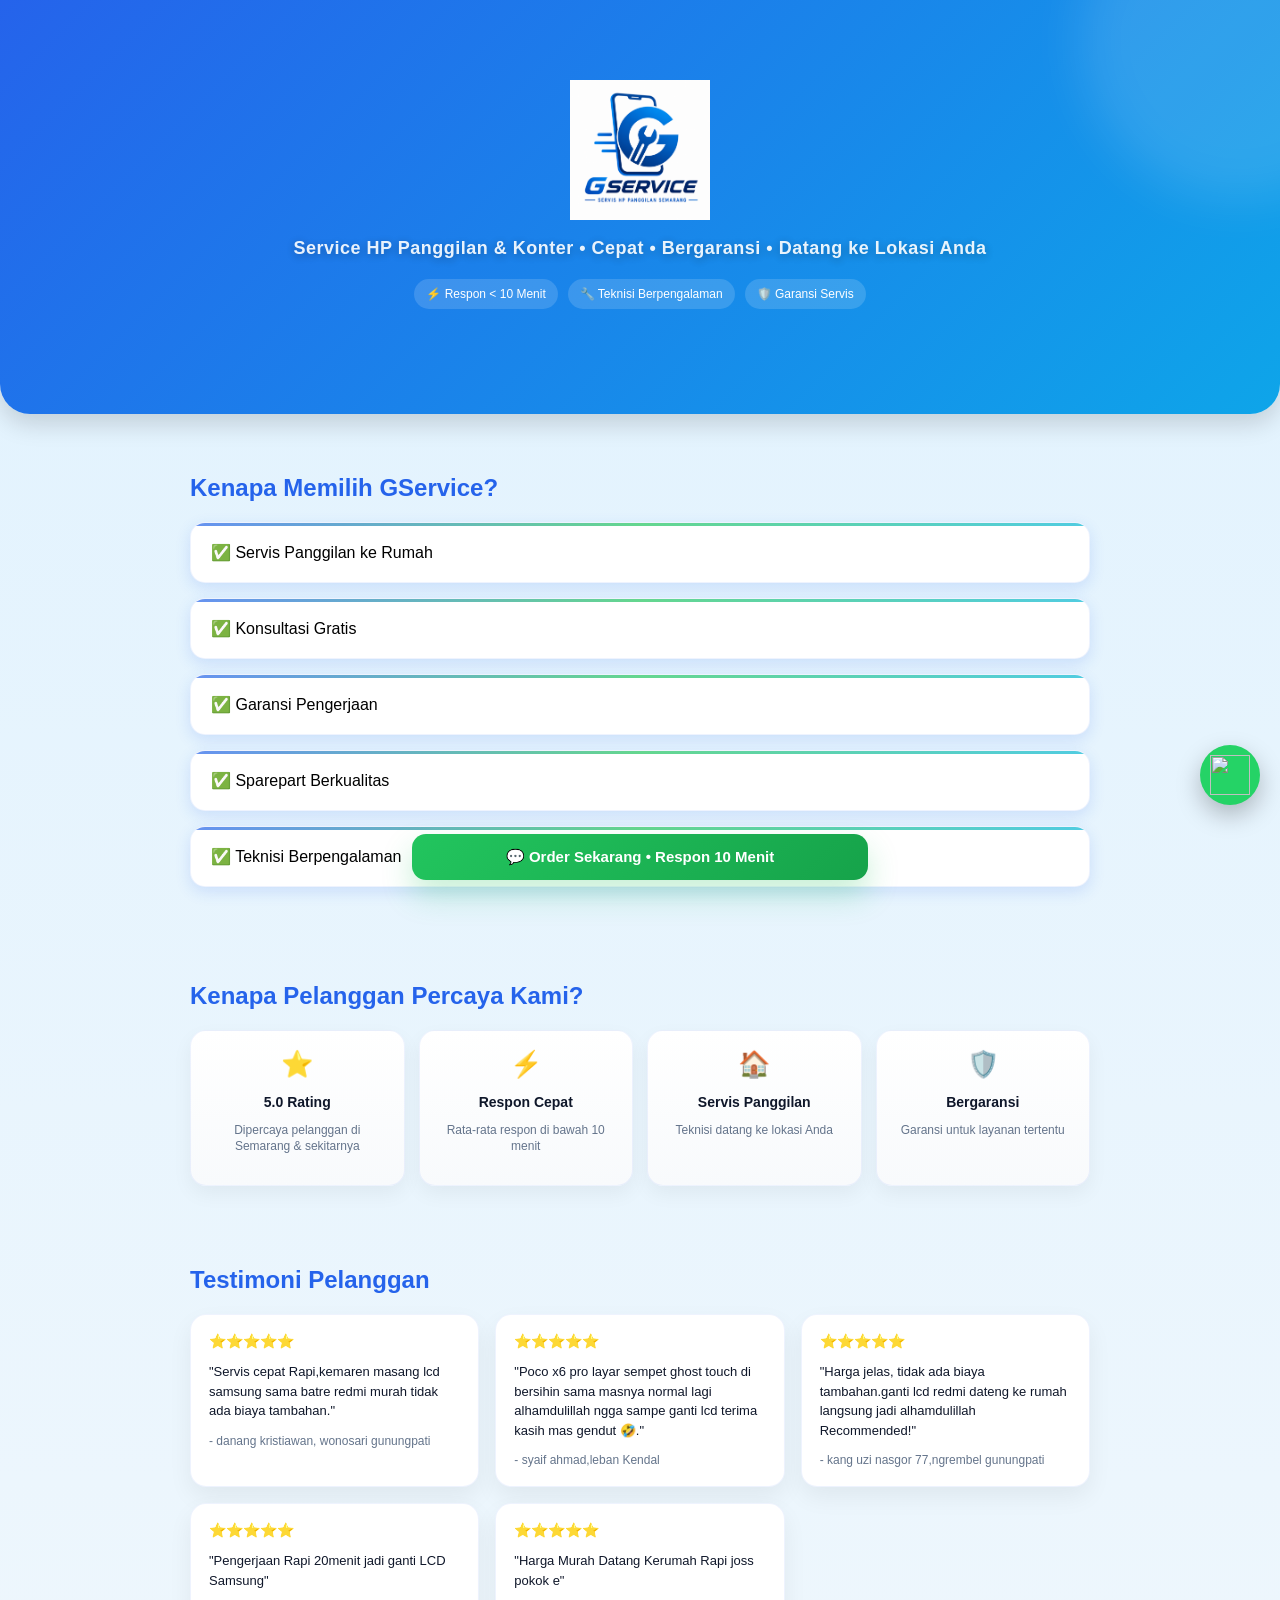
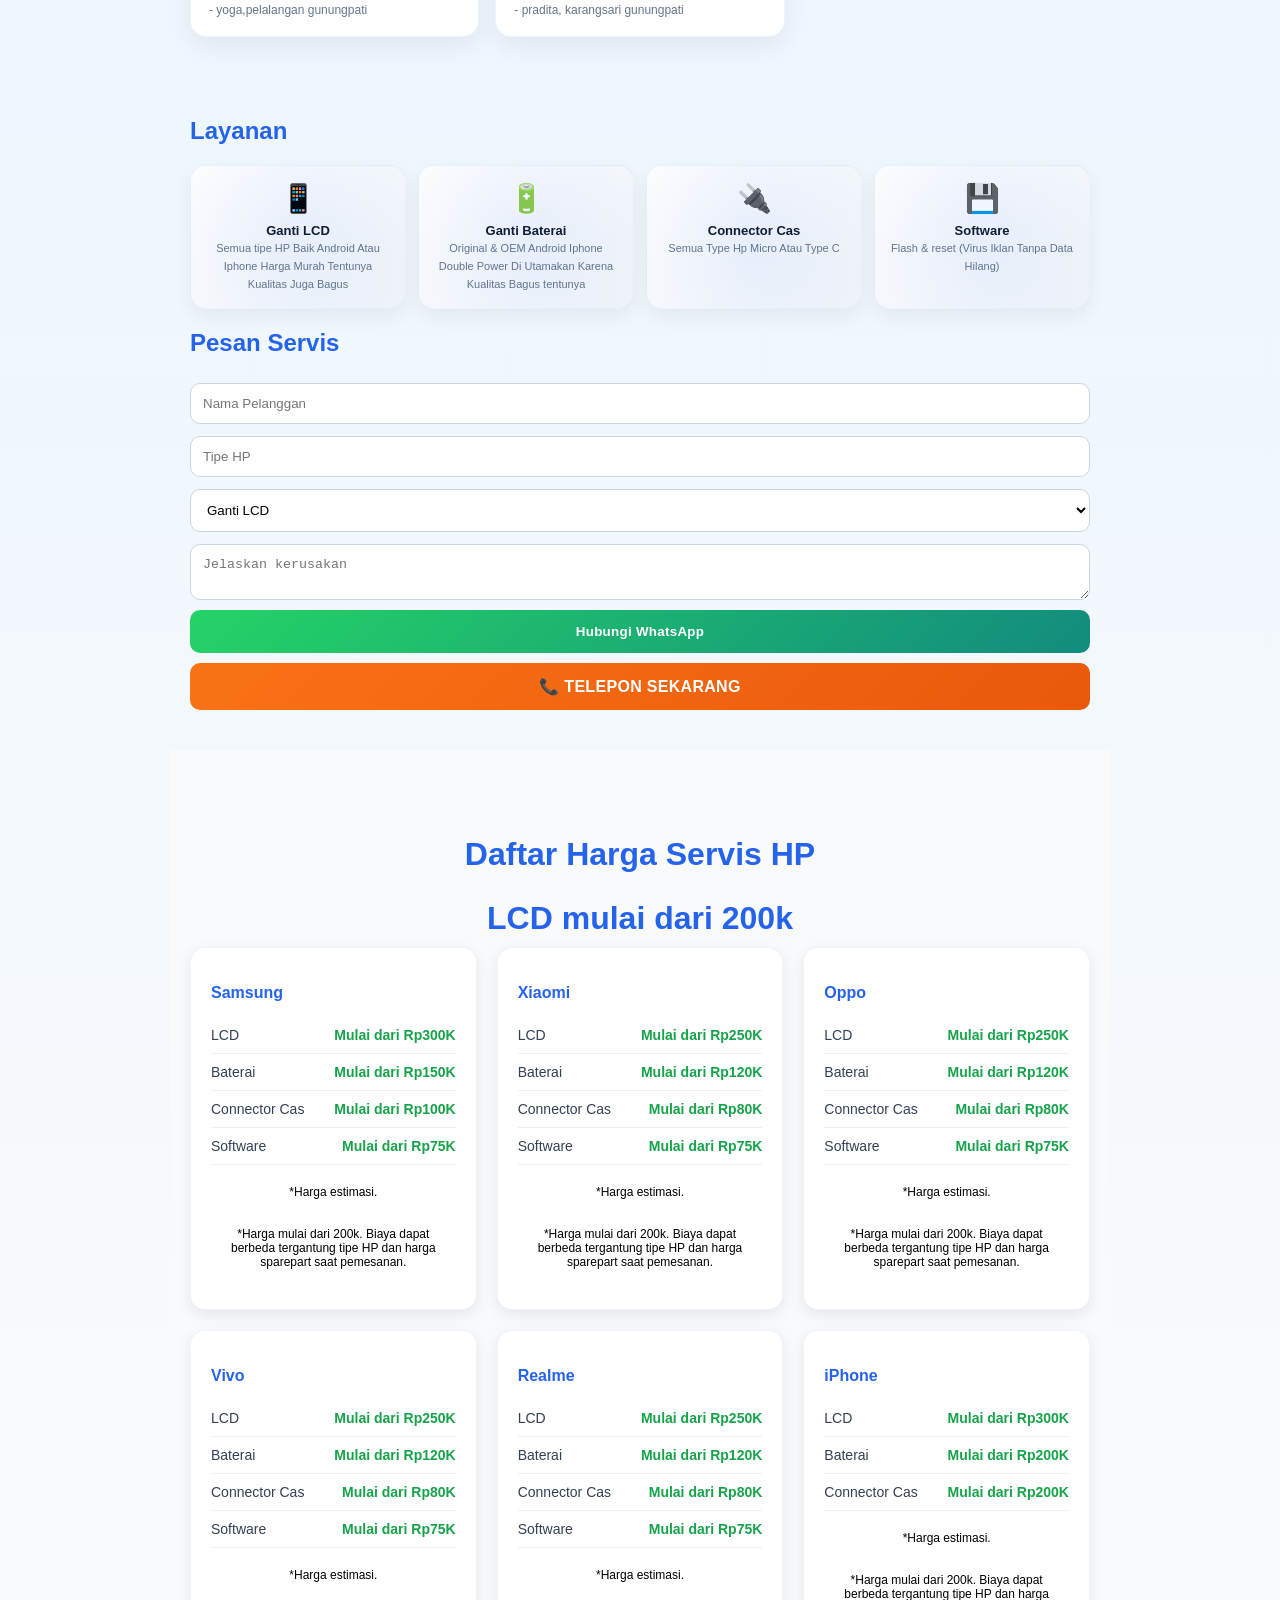
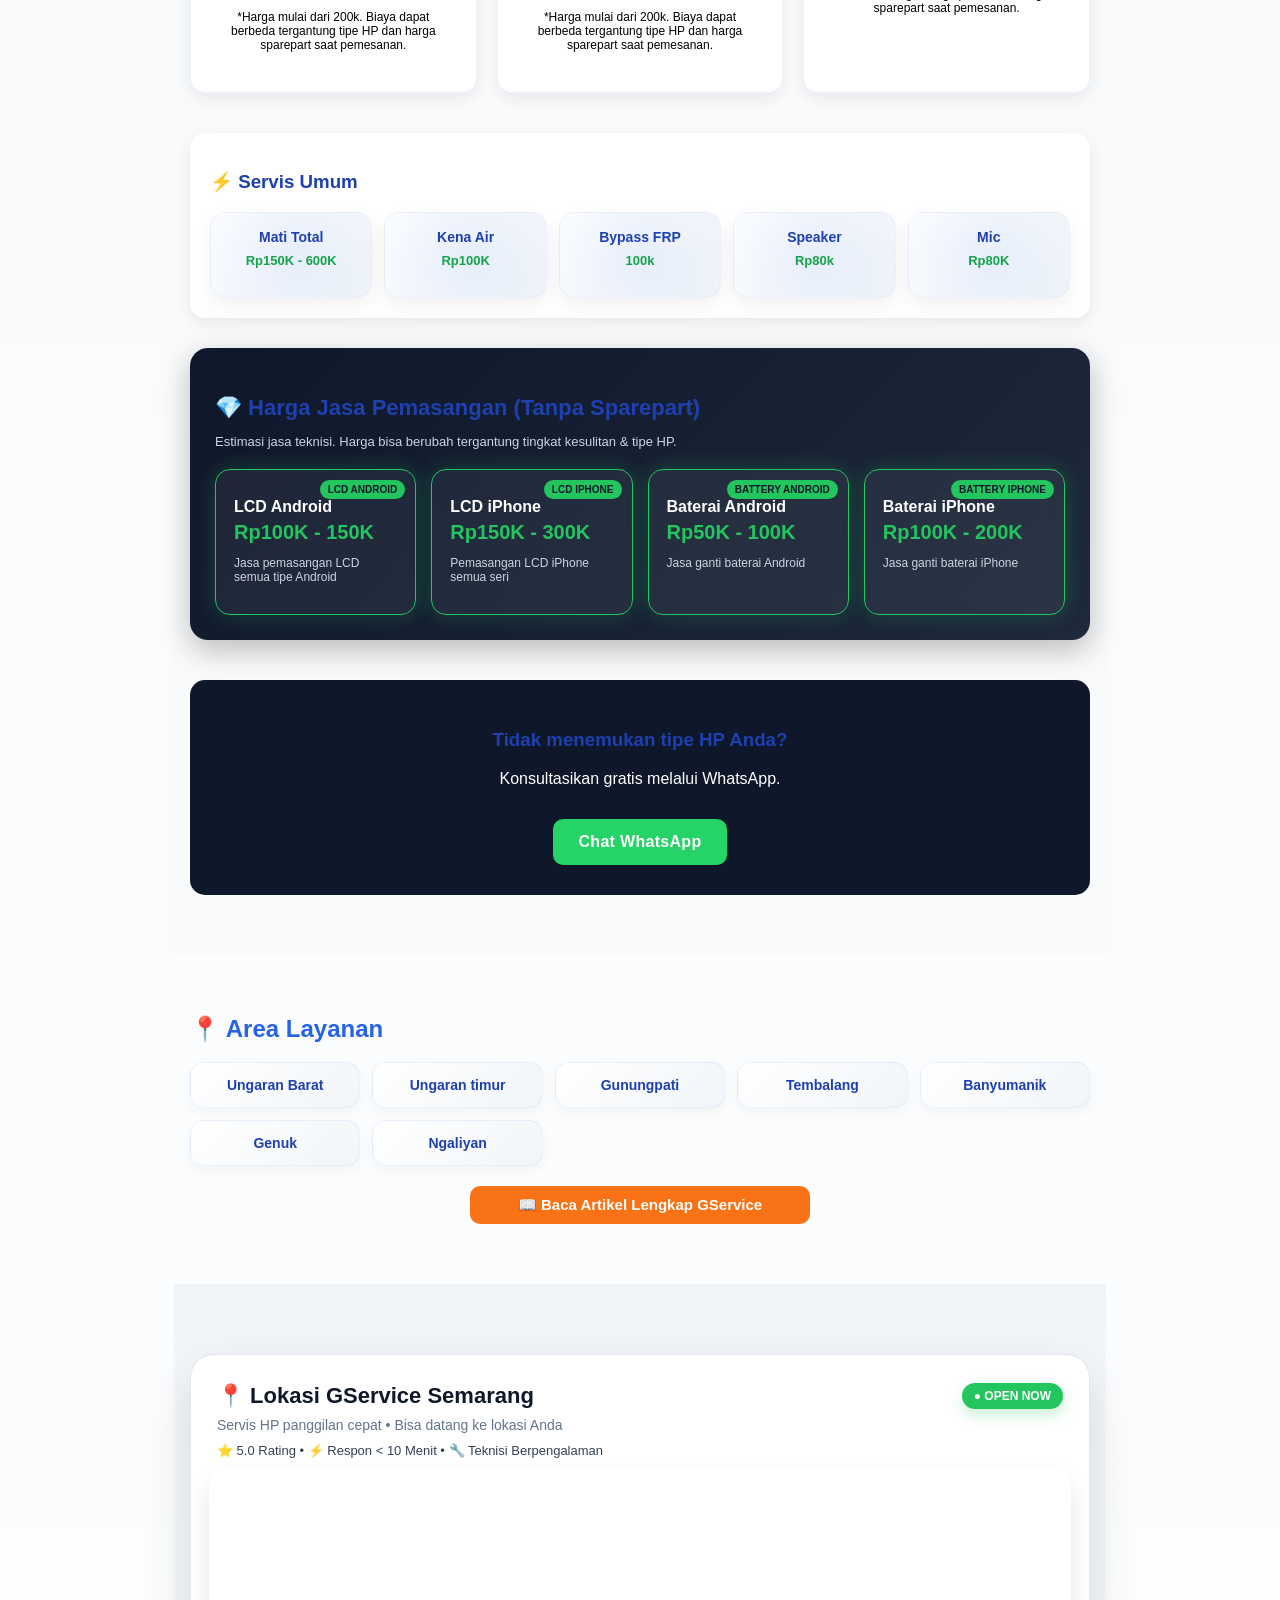
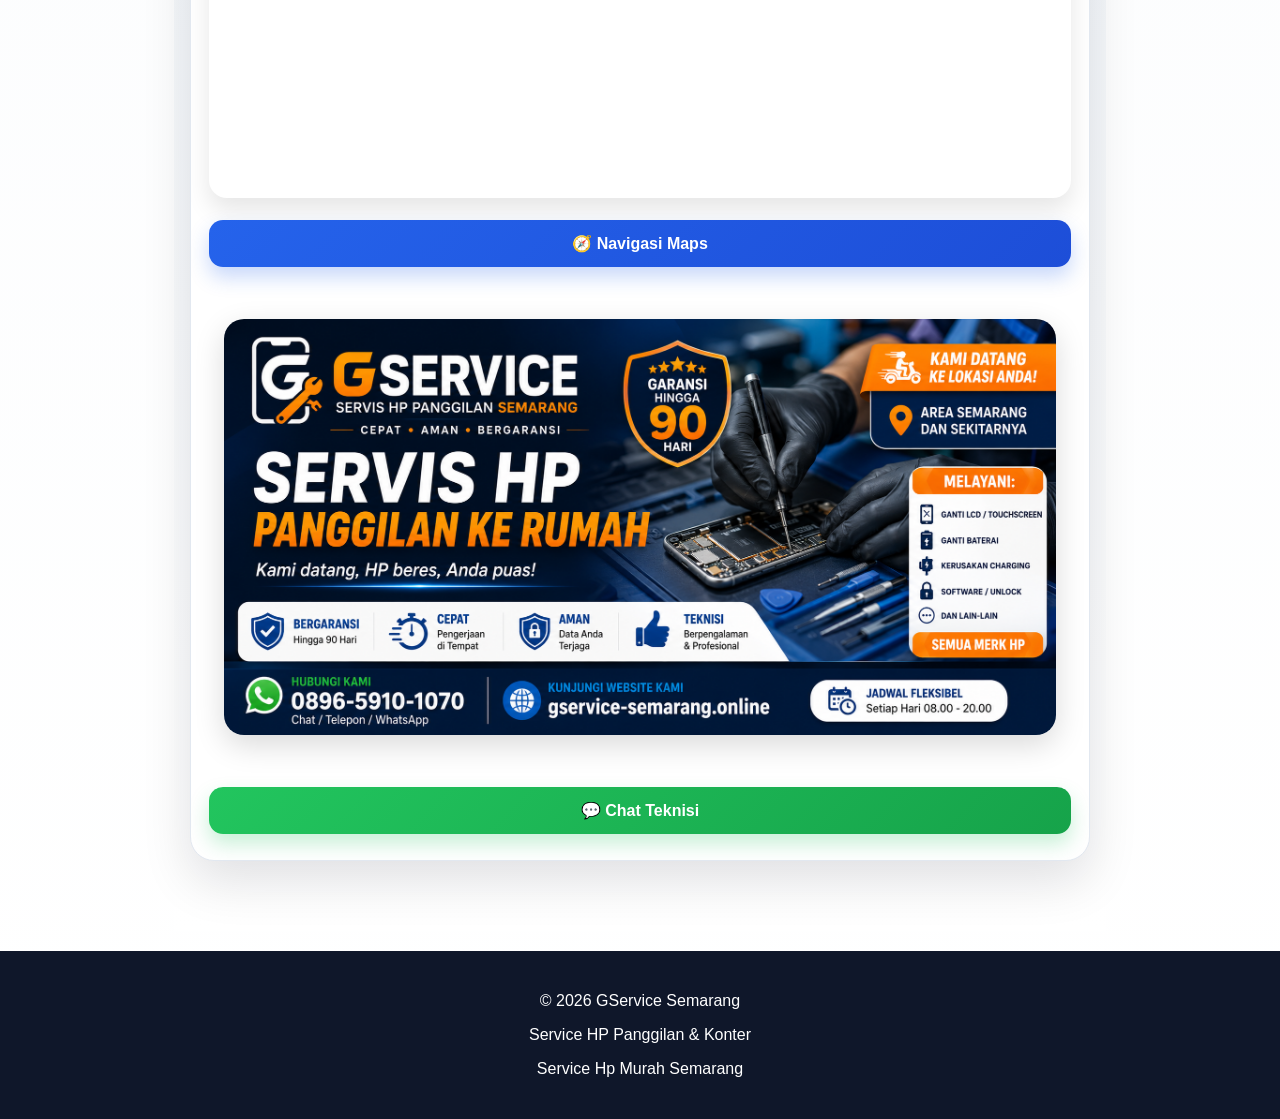
==== index.html @ f6120b63 "Add files via upload" ====
<!DOCTYPE html>
<html lang="id">
<head>
  <meta charset="UTF-8">
  <meta name="viewport" content="width=device-width, initial-scale=1.0">

  <title>GService Servis HP Panggilan Semarang</title>

  <meta name="description" content="GService Semarang melayani servis HP panggilan dan konter di Semarang. Ganti LCD, baterai, connector charger, software, dan perbaikan HP lainnya.">
  <meta name="keywords" content="servis hp semarang, servis hp panggilan semarang, ganti lcd semarang, ganti baterai hp semarang, servis iphone semarang">
  <meta name="author" content="GService Semarang">
  <meta name="robots" content="index, follow">

  <meta name="google-site-verification" content="XGol371p5eysMEdiZguXHhZNzzfWd4_p7k4lClTczWw" />

<link rel="icon" type="image/png" href="/favicon-96x96.png" sizes="96x96" />
<link rel="icon" type="image/svg+xml" href="/favicon.svg" />
<link rel="shortcut icon" href="/favicon.ico" />
<link rel="apple-touch-icon" sizes="180x180" href="/apple-touch-icon.png" />
<meta name="apple-mobile-web-app-title" content="GService" />
<link rel="manifest" href="/site.webmanifest" />


<style>
.tel-btn{
  display:block;
  text-align:center;
  margin-top:10px;
  padding:14px 25px;
  background:linear-gradient(135deg,#f97316,#ea580c);
  color:white;
  text-decoration:none;
  border-radius:10px;
  font-weight:bold;
  text-transform:uppercase;
  letter-spacing:0.5px;
}

.tel-btn:hover{opacity:.9;}

body{
  font-family:Arial,sans-serif;
  margin:0;
  overflow-x:hidden;
  background:linear-gradient(180deg,#e0f2fe,#f8fafc,#ffffff);

  -webkit-font-smoothing: antialiased;
  scroll-behavior: smooth;
}

header{
  position:relative;
  overflow:hidden;
  background:linear-gradient(135deg,#2563eb,#06b6d4);
  color:white;
  padding:60px 20px;
  text-align:center;
  box-shadow:0 10px 25px rgba(0,0,0,0.15);
}

header::after{
  content:"";
  position:absolute;
  width:320px;
  height:320px;
  background:rgba(255,255,255,0.12);
  border-radius:50%;
  top:-120px;
  right:-120px;
  filter:blur(25px);
}

header h1{
  font-size:28px;
  letter-spacing:1px;
}

header p{
  opacity:0.9;
}

section{
  max-width:900px;
  margin:20px auto;
  padding:20px;
}

.card{
  background:white;
  padding:20px;
  margin:15px 0;
  border-radius:15px;
  box-shadow:0 5px 15px rgba(37,99,235,.15);
  transition:0.25s ease;
  border:1px solid rgba(37,99,235,0.08);

  position:relative;
  overflow:hidden;
}

.card:hover{
  transform:translateY(-5px);
  box-shadow:0 12px 25px rgba(37,99,235,.18);
}

input,select,textarea{
  width:100%;
  padding:12px;
  margin:6px 0;
  box-sizing:border-box;
  border:1px solid #cbd5e1;
  border-radius:10px;
  transition:0.2s;
  background:#ffffff;
}

input:focus,select:focus,textarea:focus{
  outline:none;
  border-color:#2563eb;
  box-shadow:0 0 0 3px rgba(37,99,235,0.15);
}

button{
background:linear-gradient(135deg,#25D366,#128C7E);
color:white;
border:none;
padding:14px 20px;
border-radius:10px;
cursor:pointer;
font-weight:bold;
width:100%;
}

h2{color:#2563eb;}

h3{color:#1e40af;}

footer{
text-align:center;
padding:25px;
background:#0f172a;
color:white;
}


table tr:hover{
background:#f1f5f9;
}

.floating-wa{
  position:fixed;
  bottom:95px;
  right:20px;
  width:60px;
  height:60px;
  background:#25D366;

  display:flex;
  align-items:center;
  justify-content:center;

  border-radius:50%;
  box-shadow:0 10px 25px rgba(0,0,0,.25);
  z-index:9998;

  animation:float 3s ease-in-out infinite;
  transition:0.25s ease;
}

.floating-wa:hover{
  transform:scale(1.12);
}

.floating-wa img{
width:35px;
height:35px;
}

.card::before{
  content:"";
  position:absolute;
  top:0;
  left:0;
  width:100%;
  height:3px;
  background:linear-gradient(90deg,#2563eb,#22c55e,#06b6d4);
  opacity:0.7;
}

/* tombol lebih premium */
button, .tel-btn, .wa-btn{
  letter-spacing:0.3px;
  font-weight:700;
}


@keyframes float{
  0%,100%{transform:translateY(0);}
  50%{transform:translateY(-6px);}
}

#harga-servis{
  background:#f8fafc;
}

/* GRID BRAND jadi lebih rapi */
.brand-grid{
  display:grid;
  grid-template-columns:repeat(auto-fit,minmax(250px,1fr));
  gap:18px;
}

/* CARD BRAND PREMIUM */
.brand-card{
  background:white;
  border-radius:16px;
  padding:18px;
  box-shadow:0 10px 25px rgba(0,0,0,0.06);
  border:1px solid rgba(37,99,235,0.08);
  transition:0.25s ease;
}

.brand-card:hover{
  transform:translateY(-6px);
  box-shadow:0 15px 35px rgba(37,99,235,0.15);
}

/* TITLE BRAND */
.brand-card h3{
  margin-bottom:12px;
  font-size:18px;
}

/* LIST HARGA LEBIH RAPI */
.brand-card ul{
  list-style:none;
  padding:0;
  margin:0;
}

.brand-card ul li{
  padding:10px 12px;
  margin-bottom:8px;
  background:#f1f5f9;
  border-radius:10px;
  font-size:13px;
  display:flex;
  justify-content:space-between;
}

.harga-tambahan{
  margin-top:40px;
  padding:20px;
  background:white;
  border-radius:15px;
  box-shadow:0 5px 15px rgba(0,0,0,.08);
}

/* PREMIUM SECTION SPACING */
.harga-tambahan,
.premium-pricing{
  margin-top:25px;
}



.service-grid{
  display:grid;
  grid-template-columns:repeat(auto-fit,minmax(140px,1fr));
  gap:14px;
  margin-top:10px;
}

/* CARD ICON STYLE */
.service-card{
  background:white;
  border-radius:16px;
  padding:18px 10px;
  text-align:center;
  box-shadow:0 8px 20px rgba(0,0,0,0.06);
  border:1px solid rgba(37,99,235,0.08);
  transition:0.25s ease;
  cursor:pointer;
}

/* hover effect */
.service-card:hover{
  transform:translateY(-6px) scale(1.02);
  box-shadow:0 15px 30px rgba(37,99,235,0.15);
}

/* ICON STYLE */
.service-card .icon{
  font-size:28px;
  margin-bottom:8px;
}

/* TEXT */
.service-card span{
  display:block;
  font-size:13px;
  font-weight:600;
  color:#0f172a;
}

/* LABEL kecil */
.service-card small{
  font-size:11px;
  color:#64748b;
}

/* =========================
   ORDER BUTTON PRO CLEAN
========================= */

.sticky-wa{
  position:fixed;
  bottom:20px;
  left:0;
  right:0;

  margin:0 auto;

  width:90%;
  max-width:420px;

  background:linear-gradient(135deg,#22c55e,#16a34a);
  color:white;

  padding:14px 18px;
  border-radius:14px;

  font-weight:700;
  font-size:15px;
  text-align:center;
  text-decoration:none;

  box-shadow:0 15px 30px rgba(34,197,94,0.25);
  z-index:9999;

  display:flex;
  align-items:center;
  justify-content:center;
  gap:10px;
}

/* hover lebih halus */
.sticky-wa:hover{
  transform:translateX(-50%) translateY(-3px);
  box-shadow:0 20px 40px rgba(34,197,94,0.35);
}

/* efek klik */
.sticky-wa:active{
  transform:translateX(-50%) scale(0.98);
}

.trust-grid{
  display:grid;
  grid-template-columns:repeat(auto-fit,minmax(160px,1fr));
  gap:14px;
  margin-top:15px;
}

.trust-card{
  background:linear-gradient(180deg,#ffffff,#f8fafc);
  border:1px solid rgba(37,99,235,0.08);
  border-radius:16px;
  padding:18px;
  text-align:center;
  box-shadow:0 8px 20px rgba(0,0,0,0.05);
  transition:0.25s ease;
}

.trust-card:hover{
  transform:translateY(-6px);
  box-shadow:0 15px 30px rgba(37,99,235,0.12);
}

.trust-card .icon{
  font-size:26px;
  margin-bottom:8px;
}

.trust-card h3{
  font-size:14px;
  margin-bottom:6px;
  color:#0f172a;
}

.trust-card p{
  font-size:12px;
  color:#64748b;
  line-height:1.4;
}

.review-grid{
  display:grid;
  grid-template-columns:repeat(auto-fit,minmax(220px,1fr));
  gap:16px;
  margin-top:15px;
}

.review-card{
  background:white;
  border-radius:16px;
  padding:18px;
  box-shadow:0 10px 25px rgba(0,0,0,0.06);
  border:1px solid rgba(37,99,235,0.08);
  transition:0.25s ease;
}

.review-card:hover{
  transform:translateY(-6px);
  box-shadow:0 15px 30px rgba(37,99,235,0.15);
}

.review-card .stars{
  color:#facc15;
  font-size:14px;
  margin-bottom:8px;
}

.review-card p{
  font-size:13px;
  color:#0f172a;
  line-height:1.5;
  margin-bottom:10px;
}

.review-card span{
  font-size:12px;
  color:#64748b;
}

.price-item{
  display:flex;
  justify-content:space-between;
  align-items:center;
  padding:10px 0;
  border-bottom:1px solid rgba(0,0,0,0.06);
  font-size:14px;
}

.price-item span{
  color:#334155;
}

.price-item b{
  color:#16a34a;
  font-weight:700;
}

.brand-card h3{
  margin-bottom:10px;
  font-size:16px;
  color:#1e40af;
}

.area-grid{
  display:grid;
  grid-template-columns:repeat(auto-fit,minmax(160px,1fr));
  gap:12px;
  margin-top:15px;
}

.area-card{
  background:linear-gradient(135deg,#ffffff,#f1f5f9);
  border:1px solid rgba(37,99,235,0.08);
  padding:14px;
  border-radius:14px;
  text-align:center;
  font-size:14px;
  font-weight:600;
  color:#1e40af;
  transition:0.25s ease;
  box-shadow:0 5px 12px rgba(0,0,0,0.04);
}

.area-card:hover{
  transform:translateY(-4px);
  background:#e0f2fe;
  box-shadow:0 10px 20px rgba(37,99,235,0.15);
}

.sticky-action{
  transition:0.3s ease;
}

.hero{
  background: linear-gradient(135deg,#2563eb,#0ea5e9);
  color:white;
  padding:80px 20px;
  text-align:center;
  border-radius:0 0 30px 30px;
}

.hero-content{
  max-width:900px;
  margin:auto;
}

.hero h1{
  font-size:34px;
  margin-bottom:10px;
  letter-spacing:0.5px;
}

.subtitle{
  font-size:15px;
  opacity:0.9;
  margin-bottom:20px;
}

.hero-badges{
  display:flex;
  justify-content:center;
  gap:10px;
  flex-wrap:wrap;
  margin-bottom:25px;
}

.hero-badges span{
  background:rgba(255,255,255,0.15);
  padding:8px 12px;
  border-radius:999px;
  font-size:12px;
}

.hero-btn{
  display:inline-block;
  padding:12px 22px;
  background:white;
  color:#2563eb;
  font-weight:bold;
  border-radius:12px;
  text-decoration:none;
  transition:0.2s;
}

.hero-btn:hover{
  transform:scale(1.05);
}


.price-note{
  margin-top:12px;
  padding:8px;
  background:#ffffff;
  color:#000;
  border-radius:8px;
  font-size:12px;
  text-align:center;
}


.article-btn{
    display:block;
    width:100%;
    max-width:320px;
    margin:20px auto;
    padding:10px;
    background:#f97316;
    color:white;
    text-align:center;
    text-decoration:none;
    border-radius:10px;
    font-weight:bold;
    font-size:15px;
}

.promo-banner{
  max-width:1200px;
  margin:40px auto;
  padding:0 15px;
}

.promo-banner img{
  width:100%;
  display:block;
  border-radius:20px;
  box-shadow:0 10px 30px rgba(0,0,0,0.15);
}

.logo-wrap{
  text-align:center;
}

.logo{
  width:140px;
  height:auto;
  display:block;
  margin:0 auto;
}

.seo-title{
  display:none;
}


</style>
</head>

<body>
  
<header class="hero">
  
  <div class="hero-content">

     <div class="logo-wrap">
  <img src="logo-gservice.png" alt="GService Semarang" class="logo">
  <h1 class="seo-title">GService Servis HP Panggilan Semarang</h1>
</div>
    
    <p class="subtitle">Service HP Panggilan & Konter • Cepat • Bergaransi • Datang ke Lokasi Anda</p>

    <div class="hero-badges">
      <span>⚡ Respon < 10 Menit</span>
      <span>🔧 Teknisi Berpengalaman</span>
      <span>🛡️ Garansi Servis</span>
    </div>
    
    
</header>


<section>
<h2>Kenapa Memilih GService?</h2>

<div class="card">✅ Servis Panggilan ke Rumah</div>
<div class="card">✅ Konsultasi Gratis</div>
<div class="card">✅ Garansi Pengerjaan</div>
<div class="card">✅ Sparepart Berkualitas</div>
<div class="card">✅ Teknisi Berpengalaman</div>

</section>

<section>
  <h2>Kenapa Pelanggan Percaya Kami?</h2>

  <div class="trust-grid">

    <div class="trust-card">
      <div class="icon">⭐</div>
      <h3>5.0 Rating</h3>
      <p>Dipercaya pelanggan di Semarang & sekitarnya</p>
    </div>

    <div class="trust-card">
      <div class="icon">⚡</div>
      <h3>Respon Cepat</h3>
      <p>Rata-rata respon di bawah 10 menit</p>
    </div>

    <div class="trust-card">
      <div class="icon">🏠</div>
      <h3>Servis Panggilan</h3>
      <p>Teknisi datang ke lokasi Anda</p>
    </div>

    <div class="trust-card">
      <div class="icon">🛡️</div>
      <h3>Bergaransi</h3>
      <p>Garansi untuk layanan tertentu</p>
    </div>

  </div>
</section>

<section>
  <h2>Testimoni Pelanggan</h2>

  <div class="review-grid">

    <div class="review-card">
      <div class="stars">⭐⭐⭐⭐⭐</div>
      <p>"Servis cepat Rapi,kemaren masang lcd samsung sama batre redmi murah tidak ada biaya tambahan."</p>
      <span>- danang kristiawan, wonosari gunungpati</span>
    </div>

    <div class="review-card">
      <div class="stars">⭐⭐⭐⭐⭐</div>
      <p>"Poco x6 pro layar sempet ghost touch di bersihin sama masnya normal lagi alhamdulillah ngga sampe ganti lcd terima kasih mas gendut 🤣."</p>
      <span>- syaif ahmad,leban Kendal</span>
    </div>

    <div class="review-card">
      <div class="stars">⭐⭐⭐⭐⭐</div>
      <p>"Harga jelas, tidak ada biaya tambahan.ganti lcd redmi dateng ke rumah langsung jadi alhamdulillah Recommended!"</p>
      <span>- kang uzi nasgor 77,ngrembel gunungpati</span>
    </div>
    
      <div class="review-card">
      <div class="stars">⭐⭐⭐⭐⭐</div>
      <p>"Pengerjaan Rapi 20menit jadi ganti LCD Samsung"</p>
      <span>- yoga,pelalangan gunungpati</span>
    </div>
    
      <div class="review-card">
      <div class="stars">⭐⭐⭐⭐⭐</div>
      <p>"Harga Murah Datang Kerumah Rapi joss pokok e"</p>
      <span>- pradita, karangsari gunungpati</span>
    </div>

  </div>
</section>

<section>
<h2>Layanan</h2>
<div class="service-grid">

  <div class="service-card">
    <div class="icon">📱</div>
    <span>Ganti LCD</span>
    <small>Semua tipe HP Baik Android Atau Iphone Harga Murah Tentunya Kualitas Juga Bagus</small>
  </div>
  
  <div class="service-card">
    <div class="icon">🔋</div>
    <span>Ganti Baterai</span>
    <small>Original & OEM Android Iphone Double Power Di Utamakan Karena Kualitas Bagus tentunya</small>
  </div>

  <div class="service-card">
    <div class="icon">🔌</div>
    <span>Connector Cas</span>
    <small>Semua Type Hp Micro Atau Type C </small>
  </div>

  <div class="service-card">
    <div class="icon">💾</div>
    <span>Software</span>
    <small>Flash & reset (Virus Iklan Tanpa Data Hilang) </small>
  </div>

</div>


<h2>Pesan Servis</h2>
<input id="nama" placeholder="Nama Pelanggan">
<input id="tipe" placeholder="Tipe HP">
<select id="layanan">
<option>Ganti LCD</option>
<option>Ganti Baterai</option>
<option>Ganti Connector Cas</option>
<option>Software</option>
<option>Lainnya</option>
</select>
<textarea id="keluhan" placeholder="Jelaskan kerusakan"></textarea>

<button onclick="pesan()">Hubungi WhatsApp</button>
<a href="tel:+6289659101070" class="tel-btn">
📞 Telepon Sekarang
</a>

</section>

<section id="harga-servis">
  <div class="container">
    <h2>Daftar Harga Servis HP</h2>
    
    <h2>LCD mulai dari 200k</h2>
   

 <div class="brand-grid">

  <div class="brand-card">
    <h3>Samsung</h3>

    <div class="price-item">
      <span>LCD</span>
      <b>Mulai dari Rp300K</b>
    </div>

    <div class="price-item">
      <span>Baterai</span>
      <b>Mulai dari Rp150K</b>
    </div>

    <div class="price-item">
      <span>Connector Cas</span>
      <b>Mulai dari Rp100K</b>
    </div>

    <div class="price-item">
      <span>Software</span>
      <b>Mulai dari Rp75K</b>
    </div>

    <p class="price-note">*Harga estimasi.</p>
    
      <p class="price-note">
*Harga mulai dari 200k. Biaya dapat berbeda tergantung tipe HP dan harga sparepart saat pemesanan.
</p>

  </div>

  <div class="brand-card">
    <h3>Xiaomi</h3>

    <div class="price-item">
      <span>LCD</span>
      <b>Mulai dari Rp250K</b>
    </div>

    <div class="price-item">
      <span>Baterai</span>
      <b>Mulai dari Rp120K</b>
    </div>

    <div class="price-item">
      <span>Connector Cas</span>
      <b>Mulai dari Rp80K</b>
    </div>

    <div class="price-item">
      <span>Software</span>
      <b>Mulai dari Rp75K</b>
    </div>

    <p class="price-note">*Harga estimasi.</p>
    
      <p class="price-note">
*Harga mulai dari 200k. Biaya dapat berbeda tergantung tipe HP dan harga sparepart saat pemesanan.
</p>

  </div>

  <div class="brand-card">
    <h3>Oppo</h3>

    <div class="price-item">
      <span>LCD</span>
      <b>Mulai dari Rp250K</b>
    </div>

    <div class="price-item">
      <span>Baterai</span>
      <b>Mulai dari Rp120K</b>
    </div>

    <div class="price-item">
      <span>Connector Cas</span>
      <b>Mulai dari Rp80K</b>
    </div>

    <div class="price-item">
      <span>Software</span>
      <b>Mulai dari Rp75K</b>
    </div>

    <p class="price-note">*Harga estimasi.</p>
    
      <p class="price-note">
*Harga mulai dari 200k. Biaya dapat berbeda tergantung tipe HP dan harga sparepart saat pemesanan.
</p>

  </div>

  <div class="brand-card">
    <h3>Vivo</h3>

    <div class="price-item">
      <span>LCD</span>
      <b>Mulai dari Rp250K</b>
    </div>

    <div class="price-item">
      <span>Baterai</span>
      <b>Mulai dari Rp120K</b>
    </div>

    <div class="price-item">
      <span>Connector Cas</span>
      <b>Mulai dari Rp80K</b>
    </div>

    <div class="price-item">
      <span>Software</span>
      <b>Mulai dari Rp75K</b>
    </div>

    <p class="price-note">*Harga estimasi.</p>
    
      <p class="price-note">
*Harga mulai dari 200k. Biaya dapat berbeda tergantung tipe HP dan harga sparepart saat pemesanan.
</p>

  </div>

  <div class="brand-card">
    <h3>Realme</h3>

    <div class="price-item">
      <span>LCD</span>
      <b>Mulai dari Rp250K</b>
    </div>

    <div class="price-item">
      <span>Baterai</span>
      <b>Mulai dari Rp120K</b>
    </div>

    <div class="price-item">
      <span>Connector Cas</span>
      <b>Mulai dari Rp80K</b>
    </div>

    <div class="price-item">
      <span>Software</span>
      <b>Mulai dari Rp75K</b>
    </div>

    <p class="price-note">*Harga estimasi.</p>
    
      <p class="price-note">
*Harga mulai dari 200k. Biaya dapat berbeda tergantung tipe HP dan harga sparepart saat pemesanan.
</p>

  </div>

  <div class="brand-card">
    <h3>iPhone</h3>

    <div class="price-item">
      <span>LCD</span>
      <b>Mulai dari Rp300K</b>
    </div>

    <div class="price-item">
      <span>Baterai</span>
      <b>Mulai dari Rp200K</b>
    </div>

    <div class="price-item">
      <span>Connector Cas</span>
      <b>Mulai dari Rp200K</b>
    </div>

    <p class="price-note">*Harga estimasi.</p>
    
    <p class="price-note">
*Harga mulai dari 200k. Biaya dapat berbeda tergantung tipe HP dan harga sparepart saat pemesanan.
</p>
    
  </div>

</div>

 <div class="harga-tambahan">
  <h3>⚡ Servis Umum</h3>

  <div class="service-grid">

    <div class="service-card">
      <h4>Mati Total</h4>
      <p>Rp150K - 600K</p>
    </div>

    <div class="service-card">
      <h4>Kena Air</h4>
      <p>Rp100K</p>
    </div>

    <div class="service-card">
      <h4>Bypass FRP</h4>
      <p>100k</p>
    </div>

    <div class="service-card">
      <h4>Speaker</h4>
      <p>Rp80k</p>
    </div>

    <div class="service-card">
      <h4>Mic</h4>
      <p>Rp80K</p>
    </div>

  </div>
</div>
       
    <div class="premium-pricing">
  <h3>💎 Harga Jasa Pemasangan (Tanpa Sparepart)</h3>
  <p class="subtext">Estimasi jasa teknisi. Harga bisa berubah tergantung tingkat kesulitan & tipe HP.</p>

  <div class="price-grid">

    <div class="price-card highlight">
      <div class="badge">LCD ANDROID</div>
      <h4>LCD Android</h4>
      <div class="price">Rp100K - 150K</div>
      <p>Jasa pemasangan LCD semua tipe Android</p>
    </div>

    <div class="price-card highlight">
      <div class="badge">LCD IPHONE</div>
      <h4>LCD iPhone</h4>
      <div class="price">Rp150K - 300K</div>
      <p>Pemasangan LCD iPhone semua seri</p>
    </div>

    <div class="price-card highlight">
      <div class="badge">BATTERY ANDROID</div>
      <h4>Baterai Android</h4>
      <div class="price">Rp50K - 100K</div>
      <p>Jasa ganti baterai Android</p>
    </div>

    <div class="price-card highlight">
      <div class="badge">BATTERY IPHONE</div>
      <h4>Baterai iPhone</h4>
      <div class="price">Rp100K - 200K</div>
      <p>Jasa ganti baterai iPhone</p>
    </div>

  </div>
</div>

    <div class="wa-box">
      <h3>Tidak menemukan tipe HP Anda?</h3>
      <p>Konsultasikan gratis melalui WhatsApp.</p>

      <a href="https://wa.me/6289659101070?text=Halo%20GService%2C%20saya%20ingin%20menanyakan%20estimasi%20biaya%20servis."
         class="wa-btn">
         Chat WhatsApp
      </a>
    </div>

  </div>
</section>

<style>
#harga-servis{
padding:60px 20px;
background:#f8fafc;
}

#harga-servis .container{
max-width:1100px;
margin:auto;
}

#harga-servis h2{
text-align:center;
font-size:32px;
margin-bottom:10px;
}

.subtitle{
  font-size:18px;
  font-weight:700;
  color:#ffffff;
  letter-spacing:0.5px;
  text-shadow:0 2px 10px rgba(0,0,0,0.35);
}

.brand-grid{
display:grid;
grid-template-columns:repeat(auto-fit,minmax(280px,1fr));
gap:20px;
}

.brand-card{
background:white;
padding:20px;
border-radius:15px;
box-shadow:0 5px 15px rgba(0,0,0,.08);
}

.brand-card h3{
color:#2563eb;
margin-bottom:15px;
}

.brand-card ul{
padding-left:18px;
line-height:1.8;
}

.harga-tambahan{
margin-top:40px;
background:white;
padding:20px;
border-radius:15px;
box-shadow:0 5px 15px rgba(0,0,0,.08);
}

.service-grid{
  display:grid;
  grid-template-columns:repeat(auto-fit,minmax(140px,1fr));
  gap:12px;
  margin-top:15px;
}

.service-card{
  background:linear-gradient(135deg,#ffffff,#f1f5f9);
  border:1px solid rgba(37,99,235,0.08);
  border-radius:16px;
  padding:16px;
  text-align:center;
  transition:0.25s ease;
  position:relative;
  overflow:hidden;
}

.service-card::before{
  content:"";
  position:absolute;
  top:-50%;
  left:-50%;
  width:200%;
  height:200%;
  background:radial-gradient(circle, rgba(37,99,235,0.08), transparent 60%);
  transform:rotate(25deg);
}

.service-card:hover{
  transform:translateY(-6px);
  box-shadow:0 15px 30px rgba(37,99,235,0.15);
}

.service-card h4{
  margin:0;
  font-size:14px;
  color:#1e40af;
  position:relative;
}

.service-card p{
  margin-top:8px;
  font-weight:bold;
  color:#16a34a;
  font-size:13px;
  position:relative;
}

.wa-box{
margin-top:40px;
text-align:center;
background:#0f172a;
color:white;
padding:30px;
border-radius:15px;
}

.wa-btn{
display:inline-block;
margin-top:15px;
padding:14px 25px;
background:#25D366;
color:white;
text-decoration:none;
border-radius:10px;
font-weight:bold;
}

.wa-btn:hover{
opacity:.9;
}

.premium-pricing{
  margin-top:30px;
  padding:25px;
  background:linear-gradient(135deg,#0f172a,#1e293b);
  border-radius:18px;
  color:white;
  box-shadow:0 10px 30px rgba(0,0,0,.25);
}

.premium-pricing h3{
  margin-bottom:5px;
  font-size:22px;
}

.premium-pricing .subtext{
  color:#cbd5e1;
  font-size:13px;
  margin-bottom:20px;
}

.price-grid{
  display:grid;
  grid-template-columns:repeat(auto-fit,minmax(200px,1fr));
  gap:15px;
}

.price-card{
  background:rgba(255,255,255,0.06);
  border:1px solid rgba(255,255,255,0.1);
  padding:18px;
  border-radius:15px;
  backdrop-filter: blur(10px);
  transition:0.3s;
  position:relative;
}

.price-card:hover{
  transform:translateY(-5px);
  background:rgba(255,255,255,0.1);
}

.price-card h4{
  margin:10px 0 5px;
}

.price{
  font-size:20px;
  font-weight:bold;
  color:#22c55e;
  margin-bottom:8px;
}

.price-card p{
  font-size:12px;
  color:#cbd5e1;
}

.badge{
  position:absolute;
  top:10px;
  right:10px;
  background:#22c55e;
  color:#0f172a;
  font-size:10px;
  padding:4px 8px;
  border-radius:999px;
  font-weight:bold;
}

.price-card.highlight{
  border:1px solid #22c55e;
  box-shadow:0 0 20px rgba(34,197,94,0.25);
}
</style>

<section>
<h2>📍 Area Layanan</h2>

<div class="area-grid">
  
    <div class="area-card">Ungaran Barat</div>
    
      <div class="area-card">Ungaran timur</div>
      
        <div class="area-card">Gunungpati</div>

  <div class="area-card">Tembalang</div>
  
  <div class="area-card">Banyumanik</div>
  
  <div class="area-card">Genuk</div>
  
  <div class="area-card">Ngaliyan</div>
  

</div>

      <a href="servis-hp-panggilan-semarang.html" class="article-btn">
    📖 Baca Artikel Lengkap GService
</a>

</section>

<section style="padding:70px 16px;background:linear-gradient(180deg,#f1f5f9,#ffffff);">

  <div style="
    max-width:950px;
    margin:auto;
    background:#ffffff;
    border-radius:24px;
    box-shadow:0 20px 50px rgba(2,6,23,0.12);
    overflow:hidden;
    border:1px solid #e2e8f0;
  ">

    <!-- HEADER -->
    <div style="padding:28px 26px 10px 26px;">
      
      <div style="display:flex;align-items:center;justify-content:space-between;flex-wrap:wrap;gap:10px;">

        <h2 style="margin:0;font-size:22px;color:#0f172a;">
          📍 Lokasi GService Semarang
        </h2>

        <div style="
          background:#22c55e;
          color:white;
          padding:6px 12px;
          border-radius:999px;
          font-size:12px;
          font-weight:bold;
          box-shadow:0 6px 14px rgba(34,197,94,0.25);
        ">
          ● OPEN NOW
        </div>

      </div>

      <p style="margin:8px 0 0;color:#64748b;font-size:14px;">
        Servis HP panggilan cepat • Bisa datang ke lokasi Anda
      </p>

      <div style="margin-top:10px;font-size:13px;color:#334155;">
        ⭐ 5.0 Rating • ⚡ Respon < 10 Menit • 🔧 Teknisi Berpengalaman
      </div>

    </div>

    <!-- MAP -->
    <div style="padding:0 18px 18px 18px;">
      <iframe 
        src="https://www.google.com/maps?q=-7.0886038,110.3627684&z=18&output=embed"
        width="100%" 
        height="330" 
        style="
          border:0;
          border-radius:18px;
          box-shadow:0 12px 25px rgba(0,0,0,0.10);
        "
        loading="lazy">
      </iframe>
    </div>

    <!-- BUTTONS -->
    <div style="
      display:flex;
      gap:12px;
      padding:0 18px 26px 18px;
      flex-wrap:wrap;
    ">

      <!-- MAP BUTTON -->
      <a href="https://www.google.com/maps?q=-7.0886038,110.3627684"
         target="_blank"
         style="
          flex:1;
          text-align:center;
          padding:14px;
          border-radius:14px;
          background:linear-gradient(135deg,#2563eb,#1d4ed8);
          color:white;
          text-decoration:none;
          font-weight:600;
          box-shadow:0 10px 20px rgba(37,99,235,0.25);
          transition:0.2s;
         "
         onmouseover="this.style.transform='translateY(-2px)'"
         onmouseout="this.style.transform='translateY(0)'">
        🧭 Navigasi Maps
      </a>

    </a>


      <section class="promo-banner">
  <img src="banner-gservice.jpg"
       alt="GService Servis HP Panggilan Semarang">
</section>

      <!-- WA BUTTON -->
      <a href="https://wa.me/6289659101070"
         target="_blank"
         style="
          flex:1;
          text-align:center;
          padding:14px;
          border-radius:14px;
          background:linear-gradient(135deg,#22c55e,#16a34a);
          color:white;
          text-decoration:none;
          font-weight:600;
          box-shadow:0 10px 20px rgba(34,197,94,0.25);
         "
         onmouseover="this.style.transform='translateY(-2px)'"
         onmouseout="this.style.transform='translateY(0)'">
        💬 Chat Teknisi
      </a>
      

    </div>

  </div>

</section>

<footer id="footer">
  <p>© 2026 GService Semarang</p>
  <p>Service HP Panggilan & Konter</p>
  <p>Service Hp Murah Semarang</p>
</footer>

<script>
function pesan(){
let nomor='6289659101070';

let text=`Halo GService, saya ingin konsultasi.

Nama: ${document.getElementById('nama').value}
Tipe HP: ${document.getElementById('tipe').value}
Layanan: ${document.getElementById('layanan').value}
Keluhan: ${document.getElementById('keluhan').value}

Mohon informasi estimasi biaya dan ketersediaan sparepart.`;

window.open('https://wa.me/'+nomor+'?text='+encodeURIComponent(text),'_blank');
}

</script>

<a href="https://wa.me/6289659101070" class="floating-wa" title="Chat WhatsApp">
<img src="https://upload.wikimedia.org/wikipedia/commons/6/6b/WhatsApp.svg" style="width:40px;height:40px;">
</a>

<a href="https://wa.me/6289659101070?text=Halo%20GService%2C%20saya%20mau%20servis%20HP"
   class="sticky-wa">
   💬 Order Sekarang • Respon 10 Menit
</a>

<script>
const sticky = document.querySelector('.sticky-wa');
const footer = document.getElementById('footer');

window.addEventListener('scroll', function () {
  const footerTop = footer.getBoundingClientRect().top;
  const windowHeight = window.innerHeight;

  if (footerTop <= windowHeight) {
    // footer terlihat → sembunyikan sticky
    sticky.style.transform = "translateY(100%)";
    sticky.style.opacity = "0";
  } else {
    // masih di atas footer → tampilkan sticky
    sticky.style.transform = "translateY(0)";
    sticky.style.opacity = "1";
  }
});
</script>

</body>
</html>
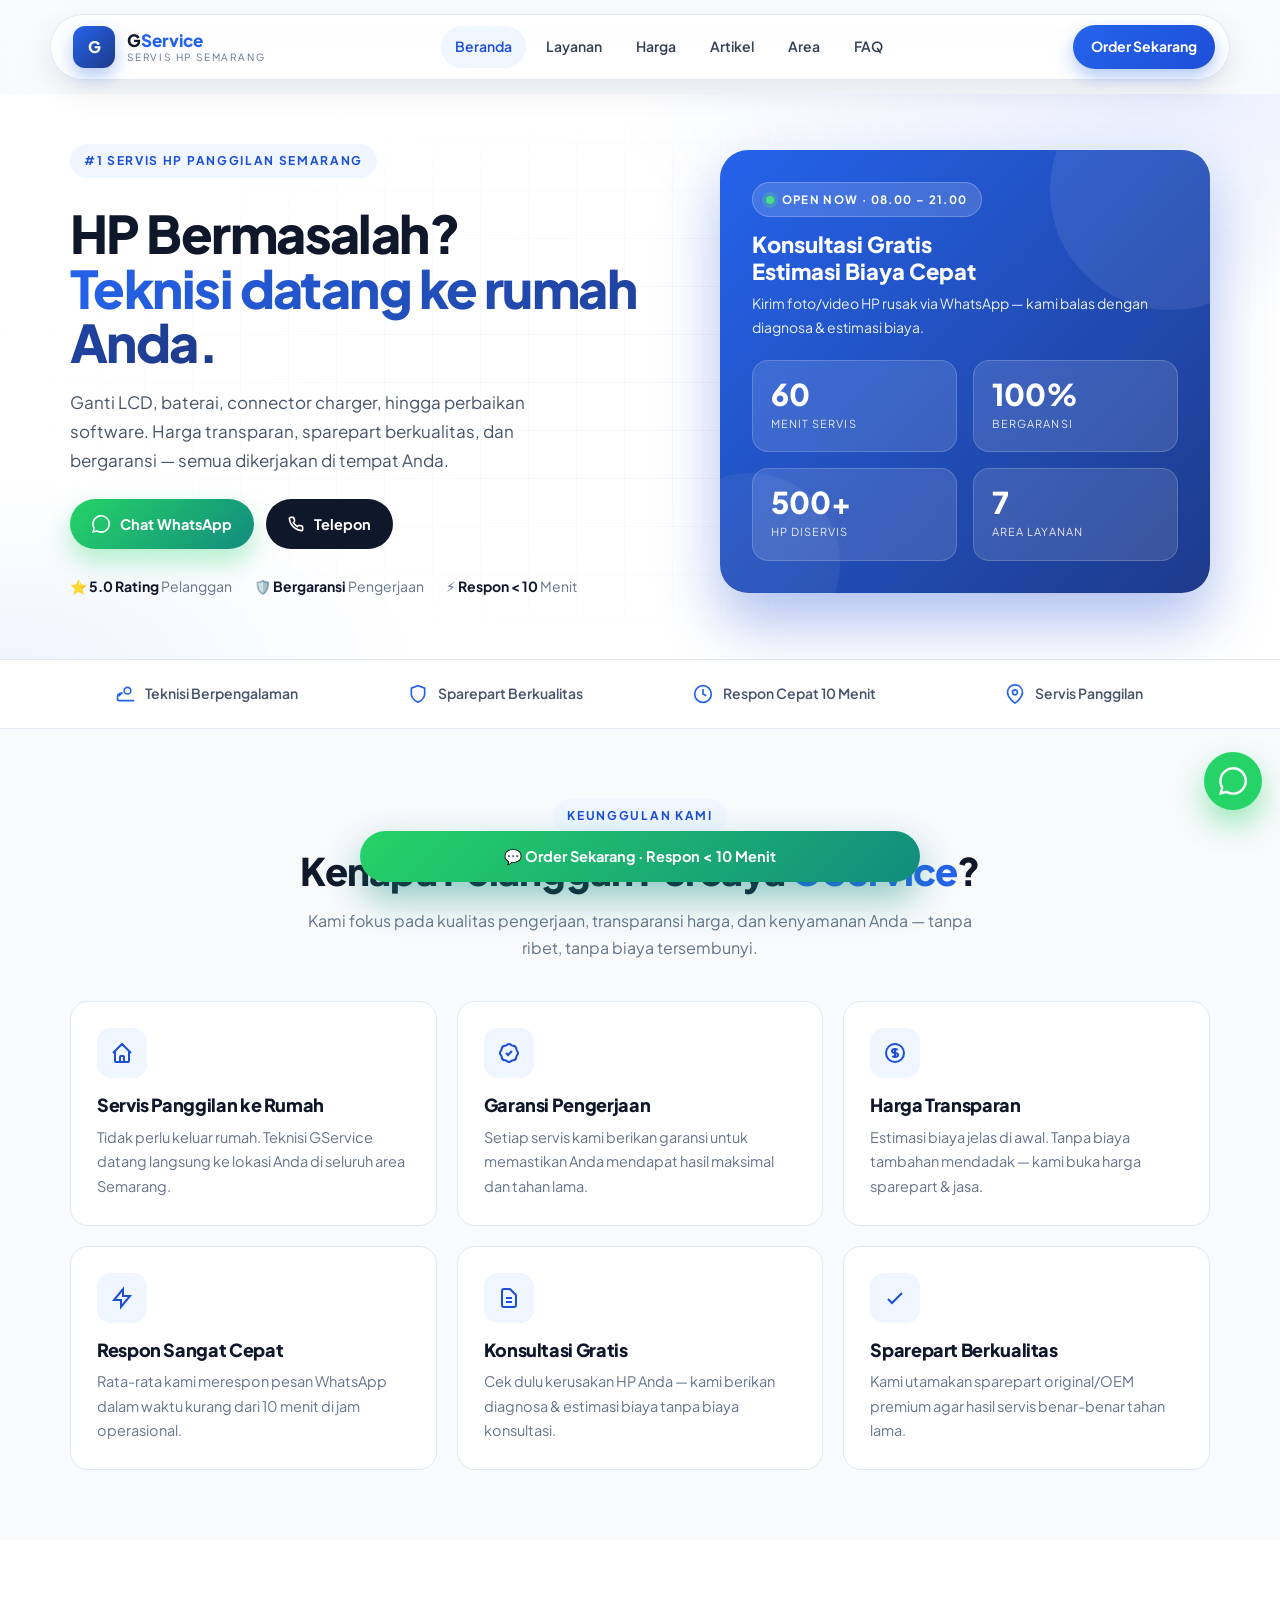
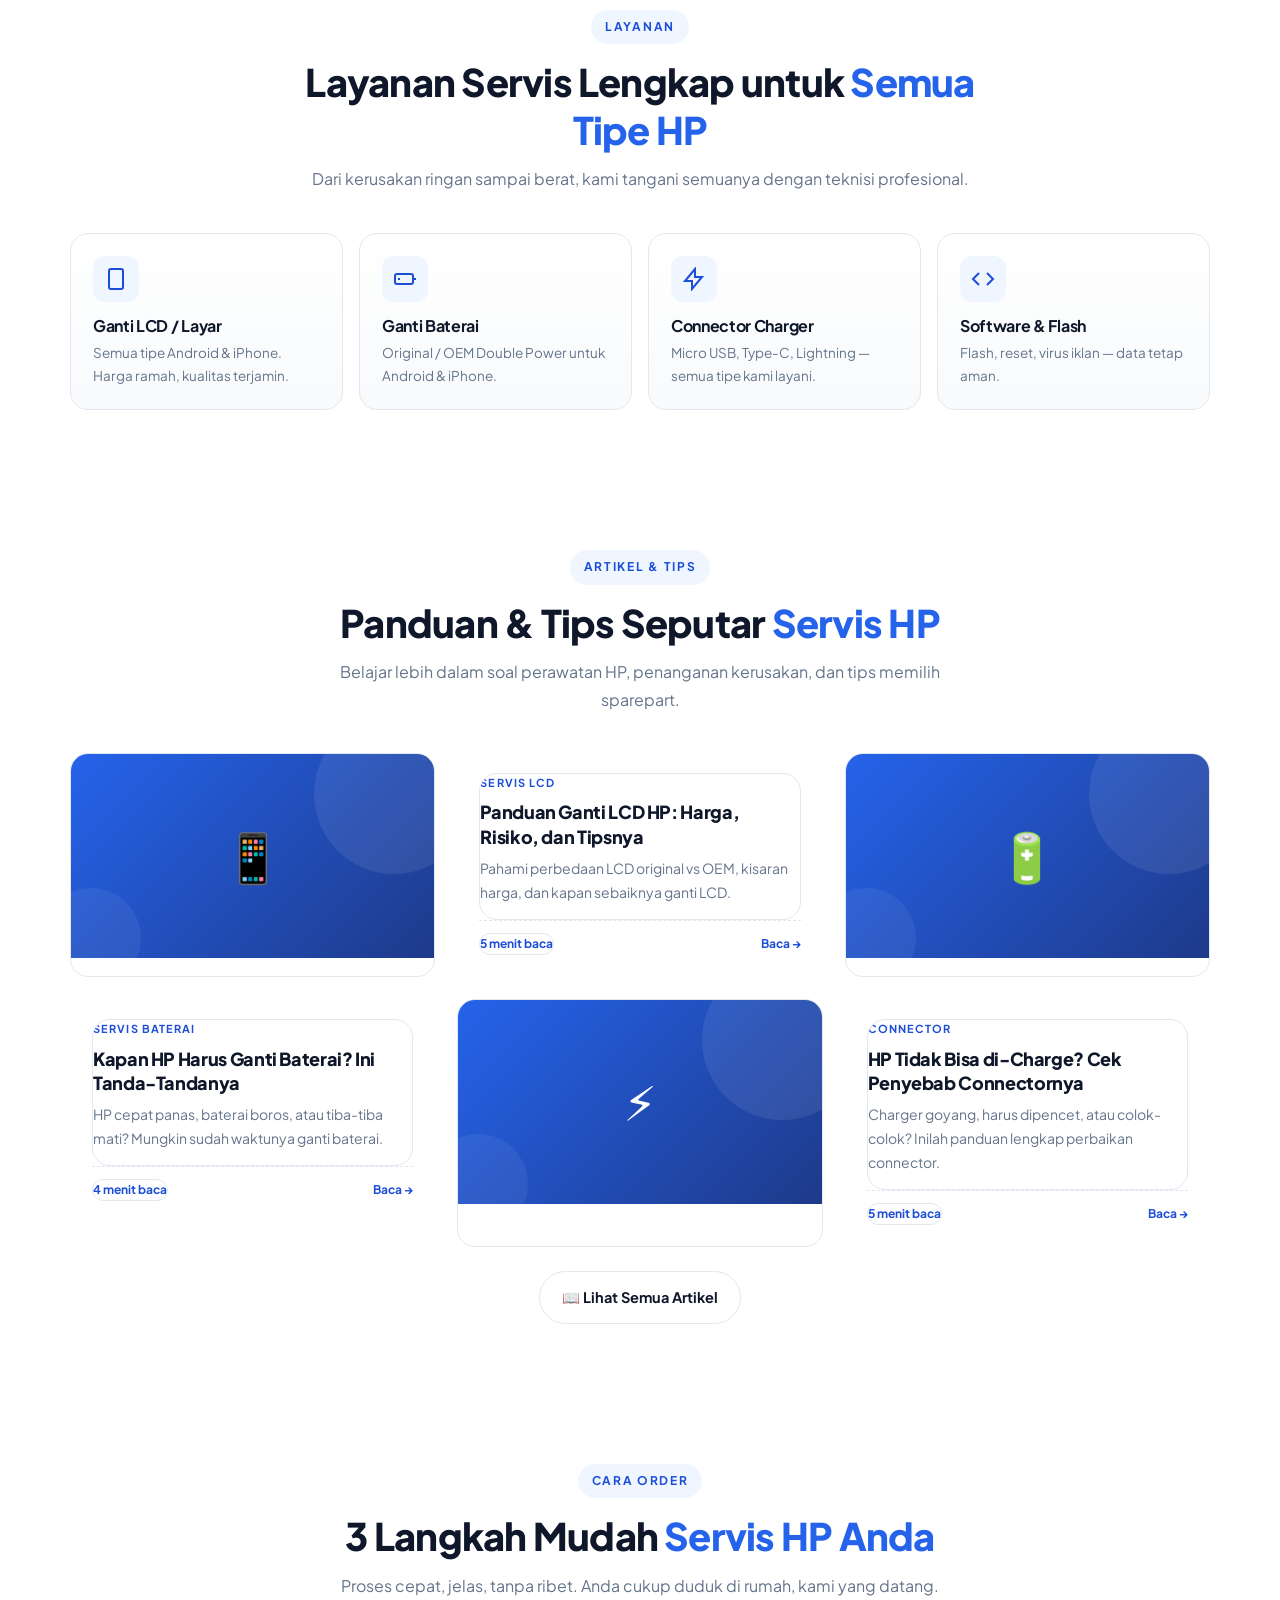
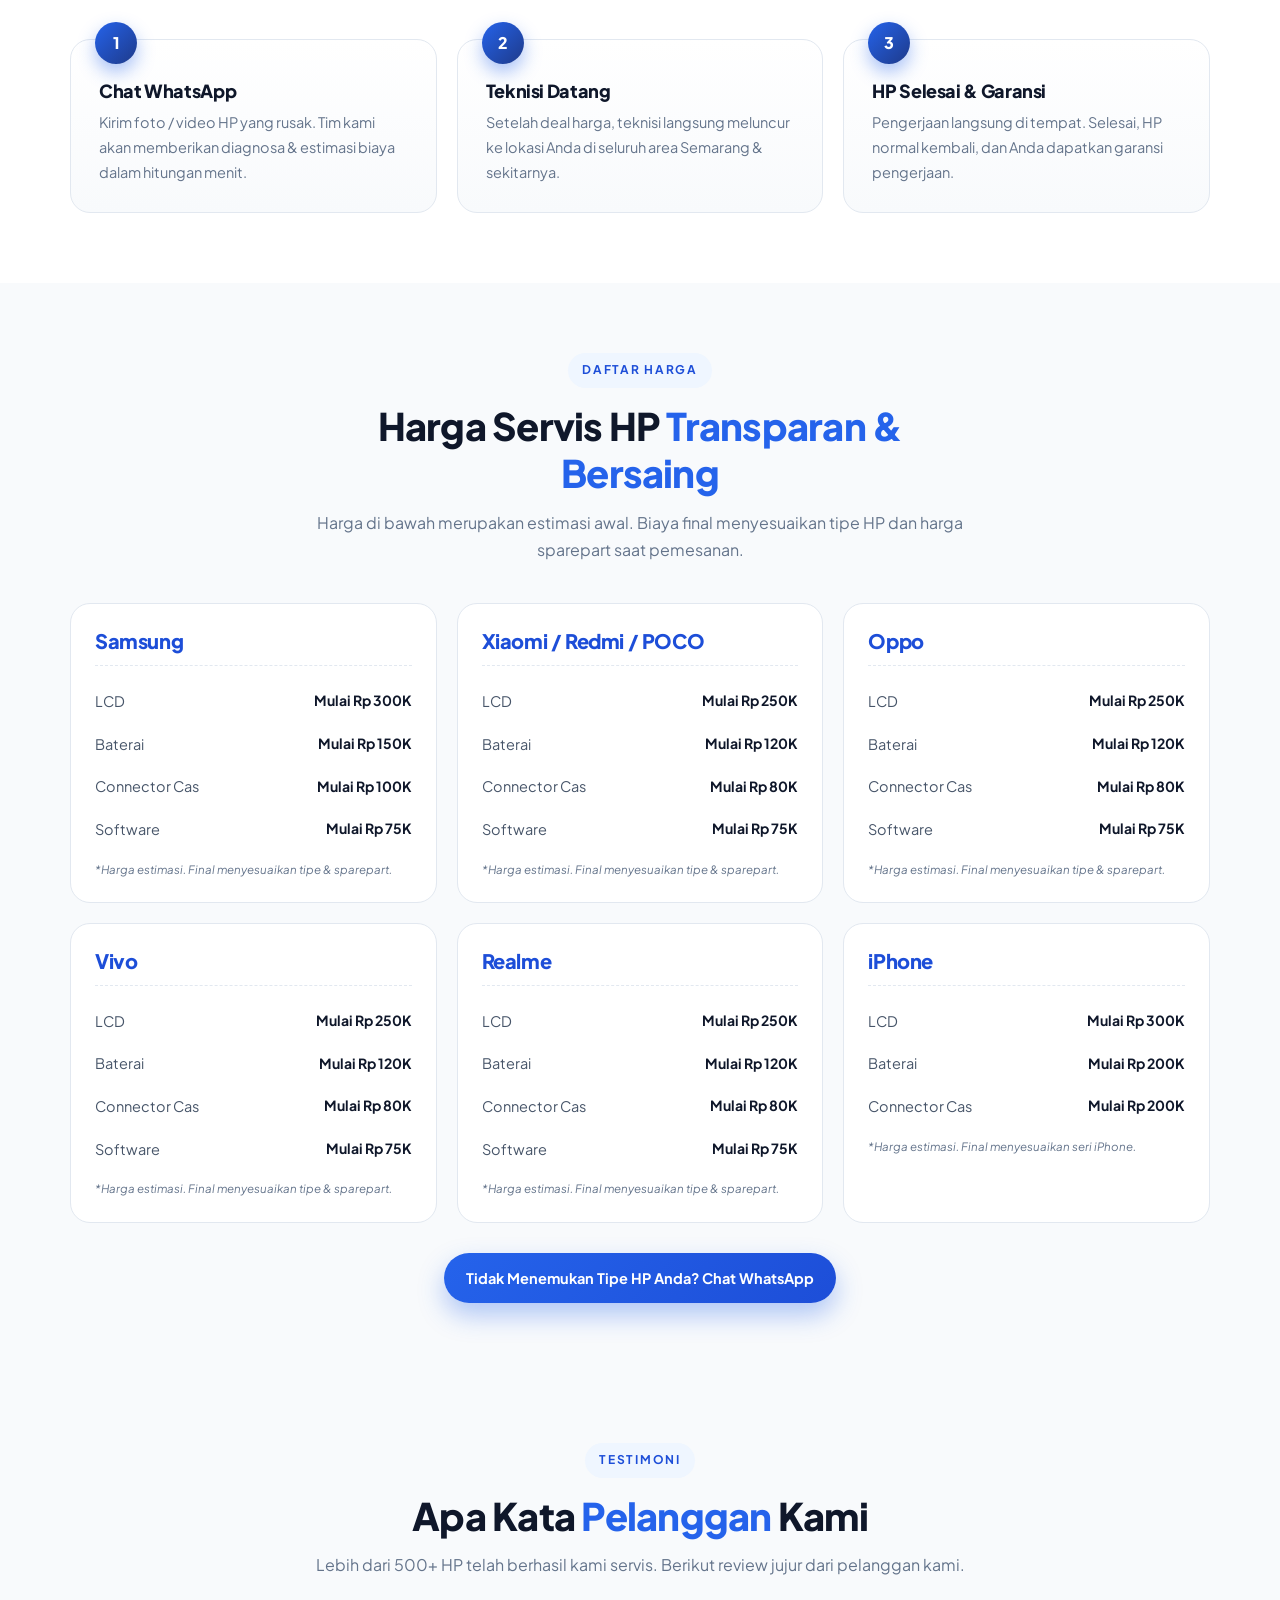
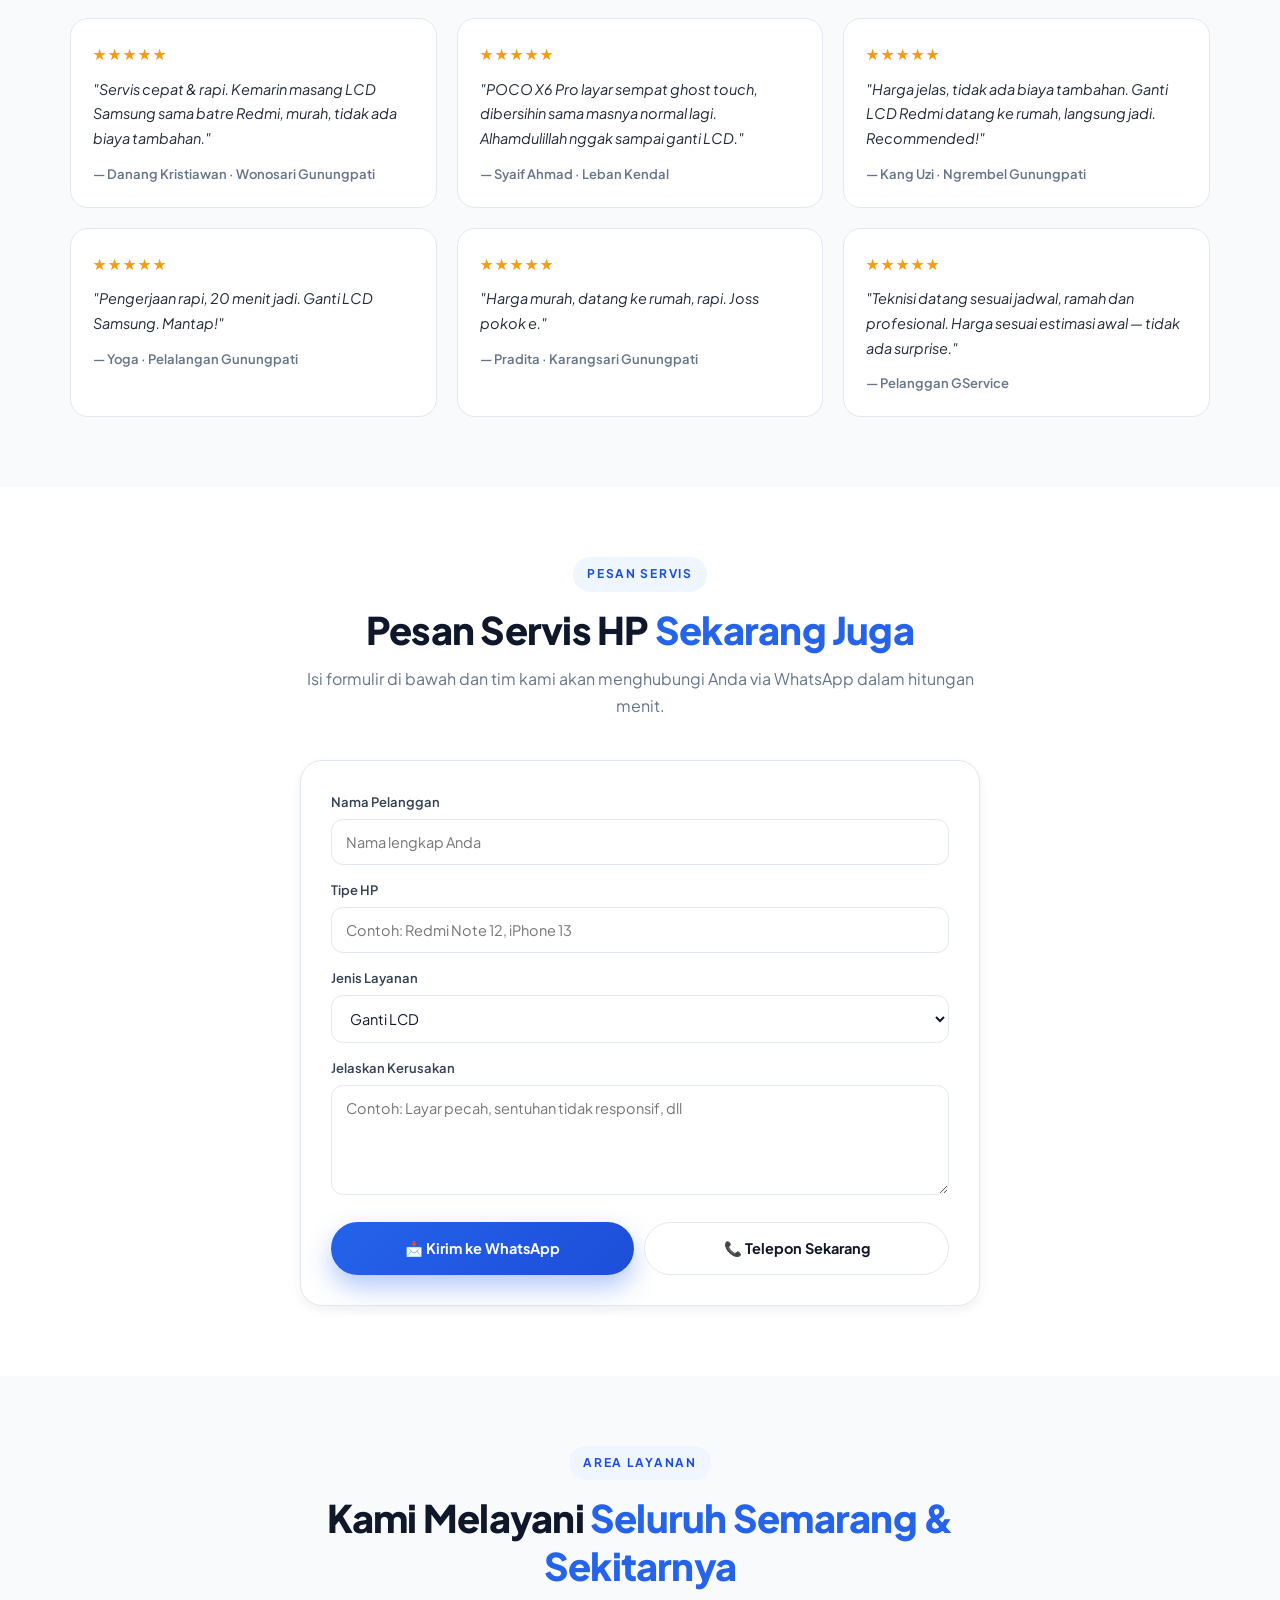
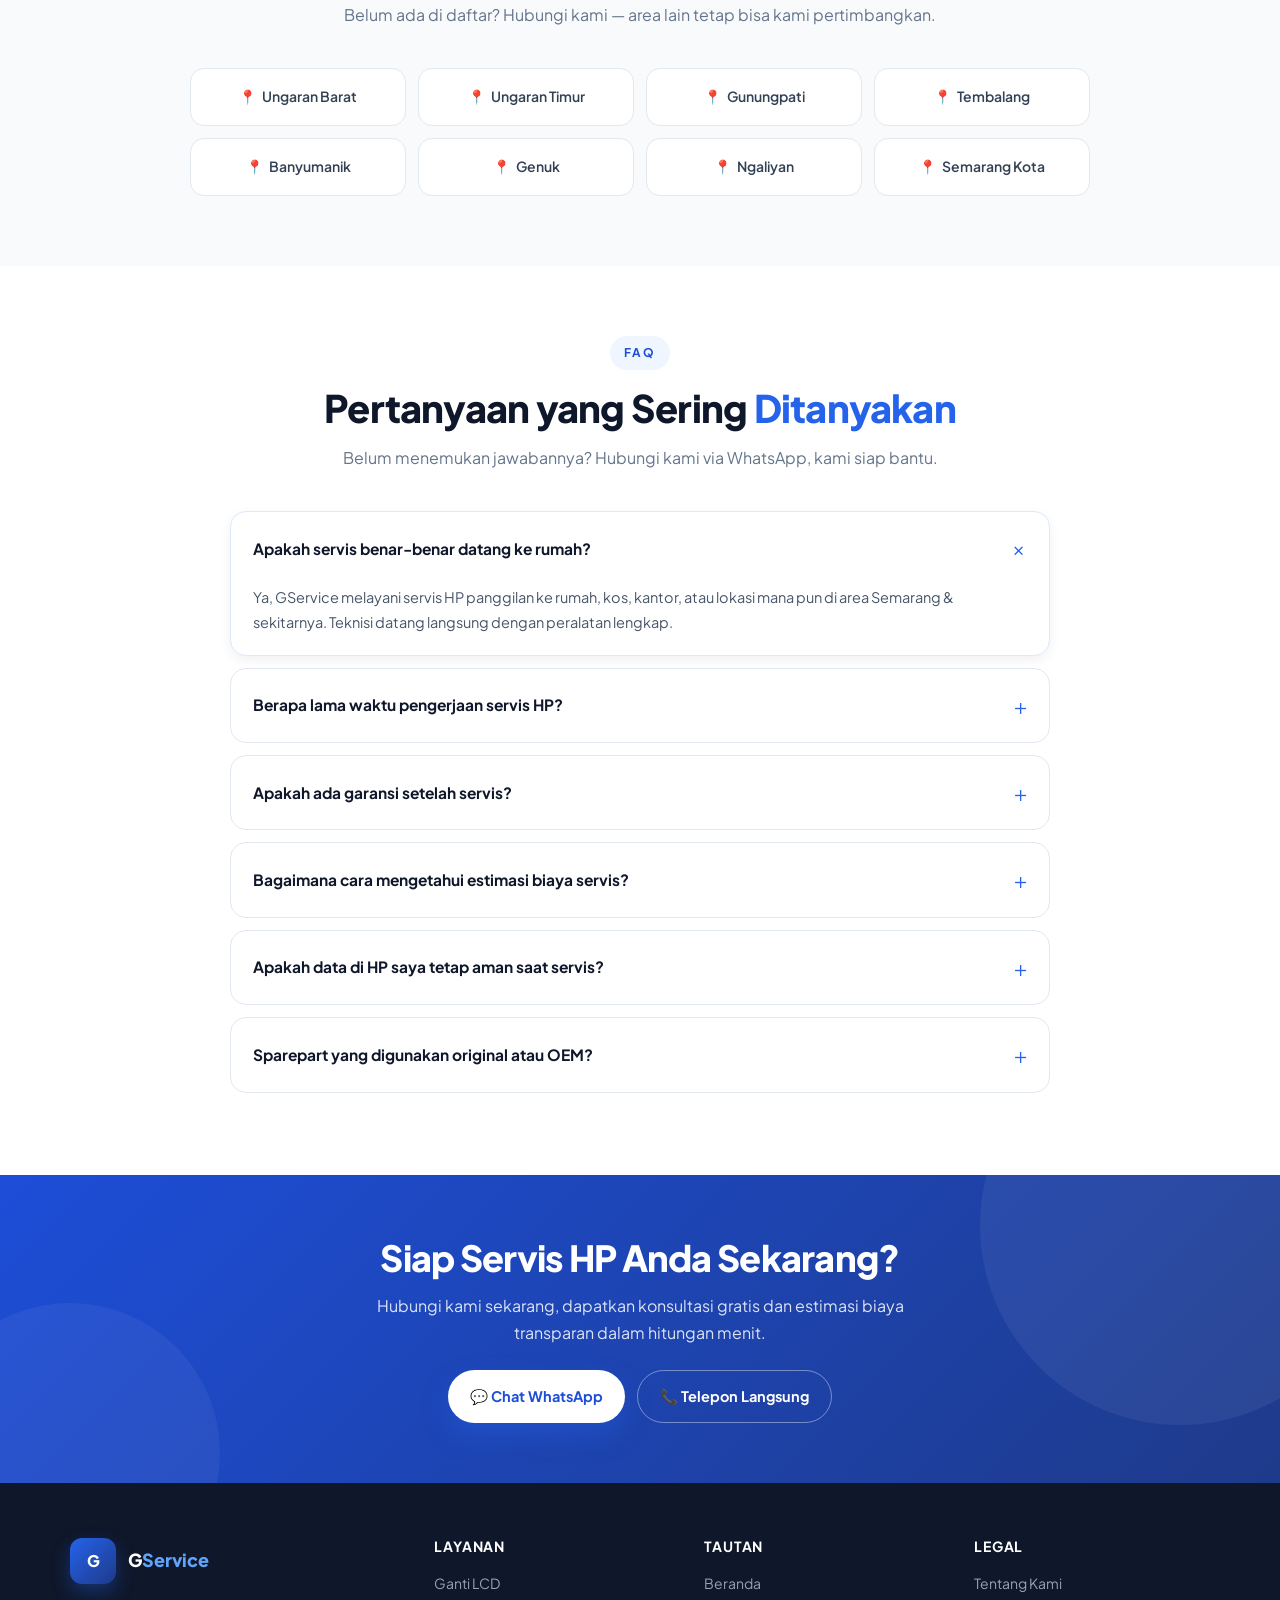
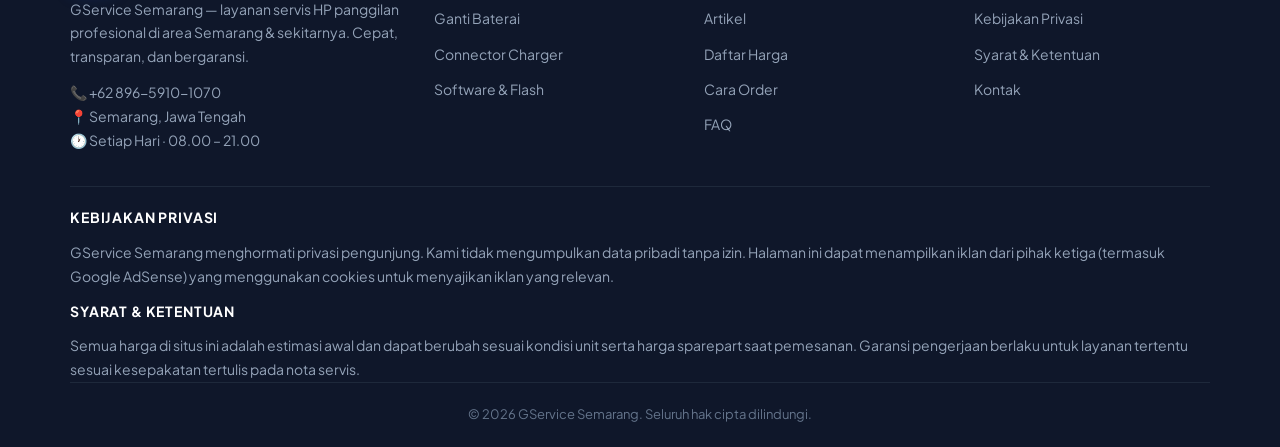
==== commit d7a0b18b: "Add files via upload" ====
--- a/index.html
+++ b/index.html
@@ -1,1441 +1,398 @@
 <!DOCTYPE html>
 <html lang="id">
 <head>
-  <meta charset="UTF-8">
-  <meta name="viewport" content="width=device-width, initial-scale=1.0">
-
-  <title>GService Servis HP Panggilan Semarang</title>
-
-  <meta name="description" content="GService Semarang melayani servis HP panggilan dan konter di Semarang. Ganti LCD, baterai, connector charger, software, dan perbaikan HP lainnya.">
-  <meta name="keywords" content="servis hp semarang, servis hp panggilan semarang, ganti lcd semarang, ganti baterai hp semarang, servis iphone semarang">
-  <meta name="author" content="GService Semarang">
-  <meta name="robots" content="index, follow">
-
-  <meta name="google-site-verification" content="XGol371p5eysMEdiZguXHhZNzzfWd4_p7k4lClTczWw" />
-
-<link rel="icon" type="image/png" href="/favicon-96x96.png" sizes="96x96" />
-<link rel="icon" type="image/svg+xml" href="/favicon.svg" />
-<link rel="shortcut icon" href="/favicon.ico" />
-<link rel="apple-touch-icon" sizes="180x180" href="/apple-touch-icon.png" />
-<meta name="apple-mobile-web-app-title" content="GService" />
-<link rel="manifest" href="/site.webmanifest" />
-
-
-<style>
-.tel-btn{
-  display:block;
-  text-align:center;
-  margin-top:10px;
-  padding:14px 25px;
-  background:linear-gradient(135deg,#f97316,#ea580c);
-  color:white;
-  text-decoration:none;
-  border-radius:10px;
-  font-weight:bold;
-  text-transform:uppercase;
-  letter-spacing:0.5px;
+<meta charset="UTF-8">
+<meta name="viewport" content="width=device-width,initial-scale=1.0">
+<meta name="theme-color" content="#1d4ed8">
+<title>GService Semarang — Servis HP Panggilan Cepat, Bergaransi & Terpercaya</title>
+
+<meta name="description" content="GService Semarang melayani servis HP panggilan ke rumah area Semarang & sekitarnya. Ganti LCD, baterai, connector charger, software & perbaikan HP lainnya. Harga transparan, garansi, respon < 10 menit.">
+<meta name="keywords" content="servis hp semarang, servis hp panggilan, ganti lcd semarang, ganti baterai hp, service hp gunungpati, ungaran, banyumanik, tembalang, ngaliyan">
+<meta name="author" content="GService Semarang">
+<meta name="robots" content="index,follow,max-image-preview:large">
+<link rel="canonical" href="https://gservicesemarang.com/">
+<meta name="google-site-verification" content="GANTI-DENGAN-KODE-VERIFIKASI-ANDA">
+<link rel="sitemap" type="application/xml" href="sitemap.xml">
+
+<meta property="og:type" content="website">
+<meta property="og:title" content="GService Semarang — Servis HP Panggilan Cepat & Bergaransi">
+<meta property="og:description" content="Servis HP panggilan ke rumah area Semarang. Teknisi datang ke lokasi Anda. Garansi, harga transparan, respon cepat.">
+<meta property="og:url" content="https://gservicesemarang.com/">
+<meta property="og:locale" content="id_ID">
+
+<script type="application/ld+json">
+{
+  "@context":"https://schema.org","@type":"LocalBusiness",
+  "name":"GService Semarang","telephone":"+6289659101070",
+  "url":"https://gservicesemarang.com/","priceRange":"Rp75.000 - Rp1.500.000",
+  "address":{"@type":"PostalAddress","addressLocality":"Semarang","addressRegion":"Jawa Tengah","addressCountry":"ID"},
+  "geo":{"@type":"GeoCoordinates","latitude":-7.0886038,"longitude":110.3627684},
+  "areaServed":["Ungaran","Gunungpati","Tembalang","Banyumanik","Genuk","Ngaliyan"],
+  "aggregateRating":{"@type":"AggregateRating","ratingValue":"5.0","reviewCount":"5"},
+  "openingHoursSpecification":{"@type":"OpeningHoursSpecification","dayOfWeek":["Monday","Tuesday","Wednesday","Thursday","Friday","Saturday","Sunday"],"opens":"08:00","closes":"21:00"}
 }
-
-.tel-btn:hover{opacity:.9;}
-
-body{
-  font-family:Arial,sans-serif;
-  margin:0;
-  overflow-x:hidden;
-  background:linear-gradient(180deg,#e0f2fe,#f8fafc,#ffffff);
-
-  -webkit-font-smoothing: antialiased;
-  scroll-behavior: smooth;
-}
-
-header{
-  position:relative;
-  overflow:hidden;
-  background:linear-gradient(135deg,#2563eb,#06b6d4);
-  color:white;
-  padding:60px 20px;
-  text-align:center;
-  box-shadow:0 10px 25px rgba(0,0,0,0.15);
-}
-
-header::after{
-  content:"";
-  position:absolute;
-  width:320px;
-  height:320px;
-  background:rgba(255,255,255,0.12);
-  border-radius:50%;
-  top:-120px;
-  right:-120px;
-  filter:blur(25px);
-}
-
-header h1{
-  font-size:28px;
-  letter-spacing:1px;
-}
-
-header p{
-  opacity:0.9;
-}
-
-section{
-  max-width:900px;
-  margin:20px auto;
-  padding:20px;
-}
-
-.card{
-  background:white;
-  padding:20px;
-  margin:15px 0;
-  border-radius:15px;
-  box-shadow:0 5px 15px rgba(37,99,235,.15);
-  transition:0.25s ease;
-  border:1px solid rgba(37,99,235,0.08);
-
-  position:relative;
-  overflow:hidden;
-}
-
-.card:hover{
-  transform:translateY(-5px);
-  box-shadow:0 12px 25px rgba(37,99,235,.18);
-}
-
-input,select,textarea{
-  width:100%;
-  padding:12px;
-  margin:6px 0;
-  box-sizing:border-box;
-  border:1px solid #cbd5e1;
-  border-radius:10px;
-  transition:0.2s;
-  background:#ffffff;
-}
-
-input:focus,select:focus,textarea:focus{
-  outline:none;
-  border-color:#2563eb;
-  box-shadow:0 0 0 3px rgba(37,99,235,0.15);
-}
-
-button{
-background:linear-gradient(135deg,#25D366,#128C7E);
-color:white;
-border:none;
-padding:14px 20px;
-border-radius:10px;
-cursor:pointer;
-font-weight:bold;
-width:100%;
-}
-
-h2{color:#2563eb;}
-
-h3{color:#1e40af;}
-
-footer{
-text-align:center;
-padding:25px;
-background:#0f172a;
-color:white;
-}
-
-
-table tr:hover{
-background:#f1f5f9;
-}
-
-.floating-wa{
-  position:fixed;
-  bottom:95px;
-  right:20px;
-  width:60px;
-  height:60px;
-  background:#25D366;
-
-  display:flex;
-  align-items:center;
-  justify-content:center;
-
-  border-radius:50%;
-  box-shadow:0 10px 25px rgba(0,0,0,.25);
-  z-index:9998;
-
-  animation:float 3s ease-in-out infinite;
-  transition:0.25s ease;
-}
-
-.floating-wa:hover{
-  transform:scale(1.12);
-}
-
-.floating-wa img{
-width:35px;
-height:35px;
-}
-
-.card::before{
-  content:"";
-  position:absolute;
-  top:0;
-  left:0;
-  width:100%;
-  height:3px;
-  background:linear-gradient(90deg,#2563eb,#22c55e,#06b6d4);
-  opacity:0.7;
-}
-
-/* tombol lebih premium */
-button, .tel-btn, .wa-btn{
-  letter-spacing:0.3px;
-  font-weight:700;
-}
-
-
-@keyframes float{
-  0%,100%{transform:translateY(0);}
-  50%{transform:translateY(-6px);}
-}
-
-#harga-servis{
-  background:#f8fafc;
-}
-
-/* GRID BRAND jadi lebih rapi */
-.brand-grid{
-  display:grid;
-  grid-template-columns:repeat(auto-fit,minmax(250px,1fr));
-  gap:18px;
-}
-
-/* CARD BRAND PREMIUM */
-.brand-card{
-  background:white;
-  border-radius:16px;
-  padding:18px;
-  box-shadow:0 10px 25px rgba(0,0,0,0.06);
-  border:1px solid rgba(37,99,235,0.08);
-  transition:0.25s ease;
-}
-
-.brand-card:hover{
-  transform:translateY(-6px);
-  box-shadow:0 15px 35px rgba(37,99,235,0.15);
-}
-
-/* TITLE BRAND */
-.brand-card h3{
-  margin-bottom:12px;
-  font-size:18px;
-}
-
-/* LIST HARGA LEBIH RAPI */
-.brand-card ul{
-  list-style:none;
-  padding:0;
-  margin:0;
-}
-
-.brand-card ul li{
-  padding:10px 12px;
-  margin-bottom:8px;
-  background:#f1f5f9;
-  border-radius:10px;
-  font-size:13px;
-  display:flex;
-  justify-content:space-between;
-}
-
-.harga-tambahan{
-  margin-top:40px;
-  padding:20px;
-  background:white;
-  border-radius:15px;
-  box-shadow:0 5px 15px rgba(0,0,0,.08);
-}
-
-/* PREMIUM SECTION SPACING */
-.harga-tambahan,
-.premium-pricing{
-  margin-top:25px;
-}
-
-
-
-.service-grid{
-  display:grid;
-  grid-template-columns:repeat(auto-fit,minmax(140px,1fr));
-  gap:14px;
-  margin-top:10px;
-}
-
-/* CARD ICON STYLE */
-.service-card{
-  background:white;
-  border-radius:16px;
-  padding:18px 10px;
-  text-align:center;
-  box-shadow:0 8px 20px rgba(0,0,0,0.06);
-  border:1px solid rgba(37,99,235,0.08);
-  transition:0.25s ease;
-  cursor:pointer;
-}
-
-/* hover effect */
-.service-card:hover{
-  transform:translateY(-6px) scale(1.02);
-  box-shadow:0 15px 30px rgba(37,99,235,0.15);
-}
-
-/* ICON STYLE */
-.service-card .icon{
-  font-size:28px;
-  margin-bottom:8px;
-}
-
-/* TEXT */
-.service-card span{
-  display:block;
-  font-size:13px;
-  font-weight:600;
-  color:#0f172a;
-}
-
-/* LABEL kecil */
-.service-card small{
-  font-size:11px;
-  color:#64748b;
-}
-
-/* =========================
-   ORDER BUTTON PRO CLEAN
-========================= */
-
-.sticky-wa{
-  position:fixed;
-  bottom:20px;
-  left:0;
-  right:0;
-
-  margin:0 auto;
-
-  width:90%;
-  max-width:420px;
-
-  background:linear-gradient(135deg,#22c55e,#16a34a);
-  color:white;
-
-  padding:14px 18px;
-  border-radius:14px;
-
-  font-weight:700;
-  font-size:15px;
-  text-align:center;
-  text-decoration:none;
-
-  box-shadow:0 15px 30px rgba(34,197,94,0.25);
-  z-index:9999;
-
-  display:flex;
-  align-items:center;
-  justify-content:center;
-  gap:10px;
-}
-
-/* hover lebih halus */
-.sticky-wa:hover{
-  transform:translateX(-50%) translateY(-3px);
-  box-shadow:0 20px 40px rgba(34,197,94,0.35);
-}
-
-/* efek klik */
-.sticky-wa:active{
-  transform:translateX(-50%) scale(0.98);
-}
-
-.trust-grid{
-  display:grid;
-  grid-template-columns:repeat(auto-fit,minmax(160px,1fr));
-  gap:14px;
-  margin-top:15px;
-}
-
-.trust-card{
-  background:linear-gradient(180deg,#ffffff,#f8fafc);
-  border:1px solid rgba(37,99,235,0.08);
-  border-radius:16px;
-  padding:18px;
-  text-align:center;
-  box-shadow:0 8px 20px rgba(0,0,0,0.05);
-  transition:0.25s ease;
-}
-
-.trust-card:hover{
-  transform:translateY(-6px);
-  box-shadow:0 15px 30px rgba(37,99,235,0.12);
-}
-
-.trust-card .icon{
-  font-size:26px;
-  margin-bottom:8px;
-}
-
-.trust-card h3{
-  font-size:14px;
-  margin-bottom:6px;
-  color:#0f172a;
-}
-
-.trust-card p{
-  font-size:12px;
-  color:#64748b;
-  line-height:1.4;
-}
-
-.review-grid{
-  display:grid;
-  grid-template-columns:repeat(auto-fit,minmax(220px,1fr));
-  gap:16px;
-  margin-top:15px;
-}
-
-.review-card{
-  background:white;
-  border-radius:16px;
-  padding:18px;
-  box-shadow:0 10px 25px rgba(0,0,0,0.06);
-  border:1px solid rgba(37,99,235,0.08);
-  transition:0.25s ease;
-}
-
-.review-card:hover{
-  transform:translateY(-6px);
-  box-shadow:0 15px 30px rgba(37,99,235,0.15);
-}
-
-.review-card .stars{
-  color:#facc15;
-  font-size:14px;
-  margin-bottom:8px;
-}
-
-.review-card p{
-  font-size:13px;
-  color:#0f172a;
-  line-height:1.5;
-  margin-bottom:10px;
-}
-
-.review-card span{
-  font-size:12px;
-  color:#64748b;
-}
-
-.price-item{
-  display:flex;
-  justify-content:space-between;
-  align-items:center;
-  padding:10px 0;
-  border-bottom:1px solid rgba(0,0,0,0.06);
-  font-size:14px;
-}
-
-.price-item span{
-  color:#334155;
-}
-
-.price-item b{
-  color:#16a34a;
-  font-weight:700;
-}
-
-.brand-card h3{
-  margin-bottom:10px;
-  font-size:16px;
-  color:#1e40af;
-}
-
-.area-grid{
-  display:grid;
-  grid-template-columns:repeat(auto-fit,minmax(160px,1fr));
-  gap:12px;
-  margin-top:15px;
-}
-
-.area-card{
-  background:linear-gradient(135deg,#ffffff,#f1f5f9);
-  border:1px solid rgba(37,99,235,0.08);
-  padding:14px;
-  border-radius:14px;
-  text-align:center;
-  font-size:14px;
-  font-weight:600;
-  color:#1e40af;
-  transition:0.25s ease;
-  box-shadow:0 5px 12px rgba(0,0,0,0.04);
-}
-
-.area-card:hover{
-  transform:translateY(-4px);
-  background:#e0f2fe;
-  box-shadow:0 10px 20px rgba(37,99,235,0.15);
-}
-
-.sticky-action{
-  transition:0.3s ease;
-}
-
-.hero{
-  background: linear-gradient(135deg,#2563eb,#0ea5e9);
-  color:white;
-  padding:80px 20px;
-  text-align:center;
-  border-radius:0 0 30px 30px;
-}
-
-.hero-content{
-  max-width:900px;
-  margin:auto;
-}
-
-.hero h1{
-  font-size:34px;
-  margin-bottom:10px;
-  letter-spacing:0.5px;
-}
-
-.subtitle{
-  font-size:15px;
-  opacity:0.9;
-  margin-bottom:20px;
-}
-
-.hero-badges{
-  display:flex;
-  justify-content:center;
-  gap:10px;
-  flex-wrap:wrap;
-  margin-bottom:25px;
-}
-
-.hero-badges span{
-  background:rgba(255,255,255,0.15);
-  padding:8px 12px;
-  border-radius:999px;
-  font-size:12px;
-}
-
-.hero-btn{
-  display:inline-block;
-  padding:12px 22px;
-  background:white;
-  color:#2563eb;
-  font-weight:bold;
-  border-radius:12px;
-  text-decoration:none;
-  transition:0.2s;
-}
-
-.hero-btn:hover{
-  transform:scale(1.05);
-}
-
-
-.price-note{
-  margin-top:12px;
-  padding:8px;
-  background:#ffffff;
-  color:#000;
-  border-radius:8px;
-  font-size:12px;
-  text-align:center;
-}
-
-
-.article-btn{
-    display:block;
-    width:100%;
-    max-width:320px;
-    margin:20px auto;
-    padding:10px;
-    background:#f97316;
-    color:white;
-    text-align:center;
-    text-decoration:none;
-    border-radius:10px;
-    font-weight:bold;
-    font-size:15px;
-}
-
-.promo-banner{
-  max-width:1200px;
-  margin:40px auto;
-  padding:0 15px;
-}
-
-.promo-banner img{
-  width:100%;
-  display:block;
-  border-radius:20px;
-  box-shadow:0 10px 30px rgba(0,0,0,0.15);
-}
-
-.logo-wrap{
-  text-align:center;
-}
-
-.logo{
-  width:140px;
-  height:auto;
-  display:block;
-  margin:0 auto;
-}
-
-.seo-title{
-  display:none;
-}
-
-
-</style>
+</script>
+
+<link rel="preconnect" href="https://fonts.googleapis.com">
+<link rel="preconnect" href="https://fonts.gstatic.com" crossorigin>
+<link href="https://fonts.googleapis.com/css2?family=Plus+Jakarta+Sans:wght@400;500;600;700;800&display=swap" rel="stylesheet">
+<link rel="stylesheet" href="style.css">
 </head>
-
 <body>
-  
-<header class="hero">
-  
-  <div class="hero-content">
-
-     <div class="logo-wrap">
-  <img src="logo-gservice.png" alt="GService Semarang" class="logo">
-  <h1 class="seo-title">GService Servis HP Panggilan Semarang</h1>
+
+<!-- NAVBAR -->
+<div class="nav-wrap">
+  <nav class="nav" data-testid="main-nav">
+    <a href="index.html" class="brand" data-testid="brand-home">
+      <span class="brand-logo">G</span>
+      <span class="brand-text"><b>G<span>Service</span></b><small>Servis HP Semarang</small></span>
+    </a>
+    <div class="nav-links" id="navLinks" data-testid="nav-links">
+      <a href="index.html" class="active">Beranda</a>
+      <a href="#layanan">Layanan</a>
+      <a href="#harga">Harga</a>
+      <a href="blog.html">Artikel</a>
+      <a href="#area">Area</a>
+      <a href="#faq">FAQ</a>
+    </div>
+    <a href="https://wa.me/6289659101070" class="nav-cta" data-testid="nav-cta-wa">Order Sekarang</a>
+    <button class="menu-toggle" id="menuBtn" aria-label="Buka menu" data-testid="menu-toggle"><span></span></button>
+  </nav>
 </div>
-    
-    <p class="subtitle">Service HP Panggilan & Konter • Cepat • Bergaransi • Datang ke Lokasi Anda</p>
-
-    <div class="hero-badges">
-      <span>⚡ Respon < 10 Menit</span>
-      <span>🔧 Teknisi Berpengalaman</span>
-      <span>🛡️ Garansi Servis</span>
-    </div>
-    
-    
-</header>
-
-
-<section>
-<h2>Kenapa Memilih GService?</h2>
-
-<div class="card">✅ Servis Panggilan ke Rumah</div>
-<div class="card">✅ Konsultasi Gratis</div>
-<div class="card">✅ Garansi Pengerjaan</div>
-<div class="card">✅ Sparepart Berkualitas</div>
-<div class="card">✅ Teknisi Berpengalaman</div>
-
-</section>
-
-<section>
-  <h2>Kenapa Pelanggan Percaya Kami?</h2>
-
-  <div class="trust-grid">
-
-    <div class="trust-card">
-      <div class="icon">⭐</div>
-      <h3>5.0 Rating</h3>
-      <p>Dipercaya pelanggan di Semarang & sekitarnya</p>
-    </div>
-
-    <div class="trust-card">
-      <div class="icon">⚡</div>
-      <h3>Respon Cepat</h3>
-      <p>Rata-rata respon di bawah 10 menit</p>
-    </div>
-
-    <div class="trust-card">
-      <div class="icon">🏠</div>
-      <h3>Servis Panggilan</h3>
-      <p>Teknisi datang ke lokasi Anda</p>
-    </div>
-
-    <div class="trust-card">
-      <div class="icon">🛡️</div>
-      <h3>Bergaransi</h3>
-      <p>Garansi untuk layanan tertentu</p>
-    </div>
-
-  </div>
-</section>
-
-<section>
-  <h2>Testimoni Pelanggan</h2>
-
-  <div class="review-grid">
-
-    <div class="review-card">
-      <div class="stars">⭐⭐⭐⭐⭐</div>
-      <p>"Servis cepat Rapi,kemaren masang lcd samsung sama batre redmi murah tidak ada biaya tambahan."</p>
-      <span>- danang kristiawan, wonosari gunungpati</span>
-    </div>
-
-    <div class="review-card">
-      <div class="stars">⭐⭐⭐⭐⭐</div>
-      <p>"Poco x6 pro layar sempet ghost touch di bersihin sama masnya normal lagi alhamdulillah ngga sampe ganti lcd terima kasih mas gendut 🤣."</p>
-      <span>- syaif ahmad,leban Kendal</span>
-    </div>
-
-    <div class="review-card">
-      <div class="stars">⭐⭐⭐⭐⭐</div>
-      <p>"Harga jelas, tidak ada biaya tambahan.ganti lcd redmi dateng ke rumah langsung jadi alhamdulillah Recommended!"</p>
-      <span>- kang uzi nasgor 77,ngrembel gunungpati</span>
-    </div>
-    
-      <div class="review-card">
-      <div class="stars">⭐⭐⭐⭐⭐</div>
-      <p>"Pengerjaan Rapi 20menit jadi ganti LCD Samsung"</p>
-      <span>- yoga,pelalangan gunungpati</span>
-    </div>
-    
-      <div class="review-card">
-      <div class="stars">⭐⭐⭐⭐⭐</div>
-      <p>"Harga Murah Datang Kerumah Rapi joss pokok e"</p>
-      <span>- pradita, karangsari gunungpati</span>
-    </div>
-
-  </div>
-</section>
-
-<section>
-<h2>Layanan</h2>
-<div class="service-grid">
-
-  <div class="service-card">
-    <div class="icon">📱</div>
-    <span>Ganti LCD</span>
-    <small>Semua tipe HP Baik Android Atau Iphone Harga Murah Tentunya Kualitas Juga Bagus</small>
-  </div>
-  
-  <div class="service-card">
-    <div class="icon">🔋</div>
-    <span>Ganti Baterai</span>
-    <small>Original & OEM Android Iphone Double Power Di Utamakan Karena Kualitas Bagus tentunya</small>
-  </div>
-
-  <div class="service-card">
-    <div class="icon">🔌</div>
-    <span>Connector Cas</span>
-    <small>Semua Type Hp Micro Atau Type C </small>
-  </div>
-
-  <div class="service-card">
-    <div class="icon">💾</div>
-    <span>Software</span>
-    <small>Flash & reset (Virus Iklan Tanpa Data Hilang) </small>
-  </div>
-
+
+<!-- HERO -->
+<section class="hero">
+  <div class="container hero-grid">
+    <div>
+      <span class="eyebrow">#1 Servis HP Panggilan Semarang</span>
+      <h1>HP Bermasalah? <br><span class="grad">Teknisi datang ke rumah Anda.</span></h1>
+      <p class="lead">Ganti LCD, baterai, connector charger, hingga perbaikan software. Harga transparan, sparepart berkualitas, dan bergaransi — semua dikerjakan di tempat Anda.</p>
+      <div class="hero-actions">
+        <a href="https://wa.me/6289659101070?text=Halo%20GService%2C%20saya%20mau%20servis%20HP" class="btn btn-wa" data-testid="hero-cta-wa">
+          <svg width="18" height="18" viewBox="0 0 24 24" fill="currentColor"><path d="M20.5 3.5A11.8 11.8 0 0 0 12 0 12 12 0 0 0 1.7 17.9L0 24l6.3-1.6A12 12 0 0 0 24 12a11.8 11.8 0 0 0-3.5-8.5ZM12 21.8a9.7 9.7 0 0 1-5-1.4l-.4-.2-3.7.9 1-3.6-.2-.4a9.8 9.8 0 1 1 8.3 4.7Z"/></svg>
+          Chat WhatsApp
+        </a>
+        <a href="tel:+6289659101070" class="btn btn-dark" data-testid="hero-cta-call">
+          <svg width="16" height="16" viewBox="0 0 24 24" fill="none" stroke="currentColor" stroke-width="2.5"><path d="M22 16.92v3a2 2 0 0 1-2.18 2 19.79 19.79 0 0 1-8.63-3.07 19.5 19.5 0 0 1-6-6 19.79 19.79 0 0 1-3.07-8.67A2 2 0 0 1 4.11 2h3a2 2 0 0 1 2 1.72 12.84 12.84 0 0 0 .7 2.81 2 2 0 0 1-.45 2.11L8.09 9.91a16 16 0 0 0 6 6l1.27-1.27a2 2 0 0 1 2.11-.45 12.84 12.84 0 0 0 2.81.7A2 2 0 0 1 22 16.92Z"/></svg>
+          Telepon
+        </a>
+      </div>
+      <div class="hero-trust">
+        <span>⭐ <b>5.0 Rating</b> Pelanggan</span>
+        <span>🛡️ <b>Bergaransi</b> Pengerjaan</span>
+        <span>⚡ <b>Respon &lt; 10</b> Menit</span>
+      </div>
+    </div>
+    <div class="hero-visual">
+      <span class="hv-badge"><span class="dot"></span>Open Now · 08.00 – 21.00</span>
+      <div class="hv-title">Konsultasi Gratis<br>Estimasi Biaya Cepat</div>
+      <div class="hv-desc">Kirim foto/video HP rusak via WhatsApp — kami balas dengan diagnosa & estimasi biaya.</div>
+      <div class="hv-stats">
+        <div class="hv-stat"><b>60</b><span>Menit Servis</span></div>
+        <div class="hv-stat"><b>100%</b><span>Bergaransi</span></div>
+        <div class="hv-stat"><b>500+</b><span>HP Diservis</span></div>
+        <div class="hv-stat"><b>7</b><span>Area Layanan</span></div>
+      </div>
+    </div>
+  </div>
+</section>
+
+<!-- TRUST BAR -->
+<div class="trust-bar">
+  <div class="container">
+    <div class="row">
+      <div class="item"><svg width="20" height="20" fill="none" stroke="currentColor" stroke-width="2" viewBox="0 0 24 24"><path d="M3 12l2 2 4-4m6 2a4 4 0 100-8 4 4 0 000 8zm8 8H5a2 2 0 01-2-2v-2a5 5 0 015-5h0"/></svg> Teknisi Berpengalaman</div>
+      <div class="item"><svg width="20" height="20" fill="none" stroke="currentColor" stroke-width="2" viewBox="0 0 24 24"><path d="M12 22s8-4 8-10V5l-8-3-8 3v7c0 6 8 10 8 10z"/></svg> Sparepart Berkualitas</div>
+      <div class="item"><svg width="20" height="20" fill="none" stroke="currentColor" stroke-width="2" viewBox="0 0 24 24"><circle cx="12" cy="12" r="10"/><path d="M12 6v6l4 2"/></svg> Respon Cepat 10 Menit</div>
+      <div class="item"><svg width="20" height="20" fill="none" stroke="currentColor" stroke-width="2" viewBox="0 0 24 24"><path d="M21 10c0 7-9 13-9 13s-9-6-9-13a9 9 0 0118 0z"/><circle cx="12" cy="10" r="3"/></svg> Servis Panggilan</div>
+    </div>
+  </div>
 </div>
 
-
-<h2>Pesan Servis</h2>
-<input id="nama" placeholder="Nama Pelanggan">
-<input id="tipe" placeholder="Tipe HP">
-<select id="layanan">
-<option>Ganti LCD</option>
-<option>Ganti Baterai</option>
-<option>Ganti Connector Cas</option>
-<option>Software</option>
-<option>Lainnya</option>
-</select>
-<textarea id="keluhan" placeholder="Jelaskan kerusakan"></textarea>
-
-<button onclick="pesan()">Hubungi WhatsApp</button>
-<a href="tel:+6289659101070" class="tel-btn">
-📞 Telepon Sekarang
+<!-- KEUNGGULAN -->
+<section class="features" id="keunggulan">
+  <div class="container">
+    <div class="section-head">
+      <span class="eyebrow">Keunggulan Kami</span>
+      <h2>Kenapa Pelanggan Percaya <span class="accent">GService</span>?</h2>
+      <p>Kami fokus pada kualitas pengerjaan, transparansi harga, dan kenyamanan Anda — tanpa ribet, tanpa biaya tersembunyi.</p>
+    </div>
+    <div class="feature-grid">
+      <div class="feature-card"><div class="feature-ico"><svg width="24" height="24" fill="none" stroke="currentColor" stroke-width="2" viewBox="0 0 24 24"><path d="M3 12l2-2m0 0l7-7 7 7M5 10v10a1 1 0 001 1h3m10-11l2 2m-2-2v10a1 1 0 01-1 1h-3m-6 0a1 1 0 001-1v-4a1 1 0 011-1h2a1 1 0 011 1v4a1 1 0 001 1m-6 0h6"/></svg></div><h3>Servis Panggilan ke Rumah</h3><p>Tidak perlu keluar rumah. Teknisi GService datang langsung ke lokasi Anda di seluruh area Semarang.</p></div>
+      <div class="feature-card"><div class="feature-ico"><svg width="24" height="24" fill="none" stroke="currentColor" stroke-width="2" viewBox="0 0 24 24"><path d="M9 12l2 2 4-4M7.835 4.697a3.42 3.42 0 001.946-.806 3.42 3.42 0 014.438 0 3.42 3.42 0 001.946.806 3.42 3.42 0 013.138 3.138 3.42 3.42 0 00.806 1.946 3.42 3.42 0 010 4.438 3.42 3.42 0 00-.806 1.946 3.42 3.42 0 01-3.138 3.138 3.42 3.42 0 00-1.946.806 3.42 3.42 0 01-4.438 0 3.42 3.42 0 00-1.946-.806 3.42 3.42 0 01-3.138-3.138 3.42 3.42 0 00-.806-1.946 3.42 3.42 0 010-4.438 3.42 3.42 0 00.806-1.946 3.42 3.42 0 013.138-3.138z"/></svg></div><h3>Garansi Pengerjaan</h3><p>Setiap servis kami berikan garansi untuk memastikan Anda mendapat hasil maksimal dan tahan lama.</p></div>
+      <div class="feature-card"><div class="feature-ico"><svg width="24" height="24" fill="none" stroke="currentColor" stroke-width="2" viewBox="0 0 24 24"><path d="M12 8c-1.657 0-3 .895-3 2s1.343 2 3 2 3 .895 3 2-1.343 2-3 2m0-8c1.11 0 2.08.402 2.599 1M12 8V7m0 1v8m0 0v1m0-1c-1.11 0-2.08-.402-2.599-1M21 12a9 9 0 11-18 0 9 9 0 0118 0z"/></svg></div><h3>Harga Transparan</h3><p>Estimasi biaya jelas di awal. Tanpa biaya tambahan mendadak — kami buka harga sparepart & jasa.</p></div>
+      <div class="feature-card"><div class="feature-ico"><svg width="24" height="24" fill="none" stroke="currentColor" stroke-width="2" viewBox="0 0 24 24"><path d="M13 10V3L4 14h7v7l9-11h-7z"/></svg></div><h3>Respon Sangat Cepat</h3><p>Rata-rata kami merespon pesan WhatsApp dalam waktu kurang dari 10 menit di jam operasional.</p></div>
+      <div class="feature-card"><div class="feature-ico"><svg width="24" height="24" fill="none" stroke="currentColor" stroke-width="2" viewBox="0 0 24 24"><path d="M9 12h6m-6 4h6m2 5H7a2 2 0 01-2-2V5a2 2 0 012-2h5.586a1 1 0 01.707.293l5.414 5.414a1 1 0 01.293.707V19a2 2 0 01-2 2z"/></svg></div><h3>Konsultasi Gratis</h3><p>Cek dulu kerusakan HP Anda — kami berikan diagnosa & estimasi biaya tanpa biaya konsultasi.</p></div>
+      <div class="feature-card"><div class="feature-ico"><svg width="24" height="24" fill="none" stroke="currentColor" stroke-width="2" viewBox="0 0 24 24"><path d="M5 13l4 4L19 7"/></svg></div><h3>Sparepart Berkualitas</h3><p>Kami utamakan sparepart original/OEM premium agar hasil servis benar-benar tahan lama.</p></div>
+    </div>
+  </div>
+</section>
+
+<!-- LAYANAN -->
+<section class="services" id="layanan">
+  <div class="container">
+    <div class="section-head">
+      <span class="eyebrow">Layanan</span>
+      <h2>Layanan Servis Lengkap untuk <span class="accent">Semua Tipe HP</span></h2>
+      <p>Dari kerusakan ringan sampai berat, kami tangani semuanya dengan teknisi profesional.</p>
+    </div>
+    <div class="service-grid">
+      <a href="artikel/ganti-lcd.html" class="service-card"><div class="ico"><svg width="24" height="24" fill="none" stroke="currentColor" stroke-width="2" viewBox="0 0 24 24"><rect x="5" y="2" width="14" height="20" rx="2"/><line x1="12" y1="18" x2="12.01" y2="18"/></svg></div><h4>Ganti LCD / Layar</h4><p>Semua tipe Android & iPhone. Harga ramah, kualitas terjamin.</p></a>
+      <a href="artikel/ganti-baterai.html" class="service-card"><div class="ico"><svg width="24" height="24" fill="none" stroke="currentColor" stroke-width="2" viewBox="0 0 24 24"><rect x="2" y="7" width="18" height="10" rx="2"/><line x1="22" y1="11" x2="22" y2="13"/><line x1="6" y1="11" x2="6" y2="13"/></svg></div><h4>Ganti Baterai</h4><p>Original / OEM Double Power untuk Android & iPhone.</p></a>
+      <a href="artikel/connector-charger.html" class="service-card"><div class="ico"><svg width="24" height="24" fill="none" stroke="currentColor" stroke-width="2" viewBox="0 0 24 24"><path d="M13 2L3 14h7v8l10-12h-7V2z"/></svg></div><h4>Connector Charger</h4><p>Micro USB, Type-C, Lightning — semua tipe kami layani.</p></a>
+      <a href="artikel/software-flash.html" class="service-card"><div class="ico"><svg width="24" height="24" fill="none" stroke="currentColor" stroke-width="2" viewBox="0 0 24 24"><polyline points="16 18 22 12 16 6"/><polyline points="8 6 2 12 8 18"/></svg></div><h4>Software & Flash</h4><p>Flash, reset, virus iklan — data tetap aman.</p></a>
+    </div>
+  </div>
+</section>
+
+<!-- ARTIKEL TERBARU (fansponsel-style preview) -->
+<section class="features" id="artikel" style="background:#fff">
+  <div class="container">
+    <div class="section-head">
+      <span class="eyebrow">Artikel & Tips</span>
+      <h2>Panduan & Tips Seputar <span class="accent">Servis HP</span></h2>
+      <p>Belajar lebih dalam soal perawatan HP, penanganan kerusakan, dan tips memilih sparepart.</p>
+    </div>
+    <div class="blog-grid" style="padding:0">
+      <a href="artikel/ganti-lcd.html" class="post-card"><div class="post-thumb"><span>📱</span></div><div class="post-body"><span class="post-cat">Servis LCD</span><h3>Panduan Ganti LCD HP: Harga, Risiko, dan Tipsnya</h3><p>Pahami perbedaan LCD original vs OEM, kisaran harga, dan kapan sebaiknya ganti LCD.</p><div class="post-meta"><span>5 menit baca</span><a>Baca →</a></div></div></a>
+      <a href="artikel/ganti-baterai.html" class="post-card"><div class="post-thumb"><span>🔋</span></div><div class="post-body"><span class="post-cat">Servis Baterai</span><h3>Kapan HP Harus Ganti Baterai? Ini Tanda-Tandanya</h3><p>HP cepat panas, baterai boros, atau tiba-tiba mati? Mungkin sudah waktunya ganti baterai.</p><div class="post-meta"><span>4 menit baca</span><a>Baca →</a></div></div></a>
+      <a href="artikel/connector-charger.html" class="post-card"><div class="post-thumb"><span>⚡</span></div><div class="post-body"><span class="post-cat">Connector</span><h3>HP Tidak Bisa di-Charge? Cek Penyebab Connectornya</h3><p>Charger goyang, harus dipencet, atau colok-colok? Inilah panduan lengkap perbaikan connector.</p><div class="post-meta"><span>5 menit baca</span><a>Baca →</a></div></div></a>
+    </div>
+    <div class="center" style="margin-top:24px"><a href="blog.html" class="btn btn-outline">📖 Lihat Semua Artikel</a></div>
+  </div>
+</section>
+
+<!-- CARA ORDER -->
+<section class="howto" id="cara">
+  <div class="container">
+    <div class="section-head">
+      <span class="eyebrow">Cara Order</span>
+      <h2>3 Langkah Mudah <span class="accent">Servis HP Anda</span></h2>
+      <p>Proses cepat, jelas, tanpa ribet. Anda cukup duduk di rumah, kami yang datang.</p>
+    </div>
+    <div class="step-grid">
+      <div class="step"><span class="num">1</span><h3>Chat WhatsApp</h3><p>Kirim foto / video HP yang rusak. Tim kami akan memberikan diagnosa & estimasi biaya dalam hitungan menit.</p></div>
+      <div class="step"><span class="num">2</span><h3>Teknisi Datang</h3><p>Setelah deal harga, teknisi langsung meluncur ke lokasi Anda di seluruh area Semarang & sekitarnya.</p></div>
+      <div class="step"><span class="num">3</span><h3>HP Selesai & Garansi</h3><p>Pengerjaan langsung di tempat. Selesai, HP normal kembali, dan Anda dapatkan garansi pengerjaan.</p></div>
+    </div>
+  </div>
+</section>
+
+<!-- HARGA -->
+<section class="pricing" id="harga">
+  <div class="container">
+    <div class="section-head">
+      <span class="eyebrow">Daftar Harga</span>
+      <h2>Harga Servis HP <span class="accent">Transparan & Bersaing</span></h2>
+      <p>Harga di bawah merupakan estimasi awal. Biaya final menyesuaikan tipe HP dan harga sparepart saat pemesanan.</p>
+    </div>
+    <div class="brand-grid">
+      <div class="brand-card"><h3>Samsung</h3>
+        <div class="price-item"><span>LCD</span><b>Mulai Rp 300K</b></div>
+        <div class="price-item"><span>Baterai</span><b>Mulai Rp 150K</b></div>
+        <div class="price-item"><span>Connector Cas</span><b>Mulai Rp 100K</b></div>
+        <div class="price-item"><span>Software</span><b>Mulai Rp 75K</b></div>
+        <p class="price-note">*Harga estimasi. Final menyesuaikan tipe & sparepart.</p></div>
+      <div class="brand-card"><h3>Xiaomi / Redmi / POCO</h3>
+        <div class="price-item"><span>LCD</span><b>Mulai Rp 250K</b></div>
+        <div class="price-item"><span>Baterai</span><b>Mulai Rp 120K</b></div>
+        <div class="price-item"><span>Connector Cas</span><b>Mulai Rp 80K</b></div>
+        <div class="price-item"><span>Software</span><b>Mulai Rp 75K</b></div>
+        <p class="price-note">*Harga estimasi. Final menyesuaikan tipe & sparepart.</p></div>
+      <div class="brand-card"><h3>Oppo</h3>
+        <div class="price-item"><span>LCD</span><b>Mulai Rp 250K</b></div>
+        <div class="price-item"><span>Baterai</span><b>Mulai Rp 120K</b></div>
+        <div class="price-item"><span>Connector Cas</span><b>Mulai Rp 80K</b></div>
+        <div class="price-item"><span>Software</span><b>Mulai Rp 75K</b></div>
+        <p class="price-note">*Harga estimasi. Final menyesuaikan tipe & sparepart.</p></div>
+      <div class="brand-card"><h3>Vivo</h3>
+        <div class="price-item"><span>LCD</span><b>Mulai Rp 250K</b></div>
+        <div class="price-item"><span>Baterai</span><b>Mulai Rp 120K</b></div>
+        <div class="price-item"><span>Connector Cas</span><b>Mulai Rp 80K</b></div>
+        <div class="price-item"><span>Software</span><b>Mulai Rp 75K</b></div>
+        <p class="price-note">*Harga estimasi. Final menyesuaikan tipe & sparepart.</p></div>
+      <div class="brand-card"><h3>Realme</h3>
+        <div class="price-item"><span>LCD</span><b>Mulai Rp 250K</b></div>
+        <div class="price-item"><span>Baterai</span><b>Mulai Rp 120K</b></div>
+        <div class="price-item"><span>Connector Cas</span><b>Mulai Rp 80K</b></div>
+        <div class="price-item"><span>Software</span><b>Mulai Rp 75K</b></div>
+        <p class="price-note">*Harga estimasi. Final menyesuaikan tipe & sparepart.</p></div>
+      <div class="brand-card"><h3>iPhone</h3>
+        <div class="price-item"><span>LCD</span><b>Mulai Rp 300K</b></div>
+        <div class="price-item"><span>Baterai</span><b>Mulai Rp 200K</b></div>
+        <div class="price-item"><span>Connector Cas</span><b>Mulai Rp 200K</b></div>
+        <p class="price-note">*Harga estimasi. Final menyesuaikan seri iPhone.</p></div>
+    </div>
+    <div class="center" style="margin-top:30px">
+      <a href="https://wa.me/6289659101070?text=Halo%20GService%2C%20saya%20ingin%20menanyakan%20estimasi%20biaya%20servis." class="btn btn-primary" data-testid="cek-harga-wa">Tidak Menemukan Tipe HP Anda? Chat WhatsApp</a>
+    </div>
+  </div>
+</section>
+
+<!-- TESTIMONI -->
+<section class="testi" id="testimoni">
+  <div class="container">
+    <div class="section-head">
+      <span class="eyebrow">Testimoni</span>
+      <h2>Apa Kata <span class="accent">Pelanggan</span> Kami</h2>
+      <p>Lebih dari 500+ HP telah berhasil kami servis. Berikut review jujur dari pelanggan kami.</p>
+    </div>
+    <div class="testi-grid">
+      <div class="testi-card"><div class="stars">★★★★★</div><p>"Servis cepat & rapi. Kemarin masang LCD Samsung sama batre Redmi, murah, tidak ada biaya tambahan."</p><div class="who">— Danang Kristiawan · Wonosari Gunungpati</div></div>
+      <div class="testi-card"><div class="stars">★★★★★</div><p>"POCO X6 Pro layar sempat ghost touch, dibersihin sama masnya normal lagi. Alhamdulillah nggak sampai ganti LCD."</p><div class="who">— Syaif Ahmad · Leban Kendal</div></div>
+      <div class="testi-card"><div class="stars">★★★★★</div><p>"Harga jelas, tidak ada biaya tambahan. Ganti LCD Redmi datang ke rumah, langsung jadi. Recommended!"</p><div class="who">— Kang Uzi · Ngrembel Gunungpati</div></div>
+      <div class="testi-card"><div class="stars">★★★★★</div><p>"Pengerjaan rapi, 20 menit jadi. Ganti LCD Samsung. Mantap!"</p><div class="who">— Yoga · Pelalangan Gunungpati</div></div>
+      <div class="testi-card"><div class="stars">★★★★★</div><p>"Harga murah, datang ke rumah, rapi. Joss pokok e."</p><div class="who">— Pradita · Karangsari Gunungpati</div></div>
+      <div class="testi-card"><div class="stars">★★★★★</div><p>"Teknisi datang sesuai jadwal, ramah dan profesional. Harga sesuai estimasi awal — tidak ada surprise."</p><div class="who">— Pelanggan GService</div></div>
+    </div>
+  </div>
+</section>
+
+<!-- FORM -->
+<section class="form-section" id="pesan">
+  <div class="container">
+    <div class="section-head">
+      <span class="eyebrow">Pesan Servis</span>
+      <h2>Pesan Servis HP <span class="accent">Sekarang Juga</span></h2>
+      <p>Isi formulir di bawah dan tim kami akan menghubungi Anda via WhatsApp dalam hitungan menit.</p>
+    </div>
+    <div class="form-wrap">
+      <label for="nama">Nama Pelanggan</label>
+      <input id="nama" type="text" placeholder="Nama lengkap Anda" data-testid="form-nama">
+      <label for="tipe">Tipe HP</label>
+      <input id="tipe" type="text" placeholder="Contoh: Redmi Note 12, iPhone 13" data-testid="form-tipe">
+      <label for="layanan">Jenis Layanan</label>
+      <select id="layanan" data-testid="form-layanan">
+        <option>Ganti LCD</option>
+        <option>Ganti Baterai</option>
+        <option>Ganti Connector Cas</option>
+        <option>Software / Flash</option>
+        <option>Lainnya</option>
+      </select>
+      <label for="keluhan">Jelaskan Kerusakan</label>
+      <textarea id="keluhan" placeholder="Contoh: Layar pecah, sentuhan tidak responsif, dll" data-testid="form-keluhan"></textarea>
+      <div class="form-actions">
+        <button class="btn btn-primary" id="btnKirim" data-testid="form-submit-wa">📩 Kirim ke WhatsApp</button>
+        <a href="tel:+6289659101070" class="btn btn-outline" data-testid="form-call">📞 Telepon Sekarang</a>
+      </div>
+    </div>
+  </div>
+</section>
+
+<!-- AREA -->
+<section class="area" id="area">
+  <div class="container">
+    <div class="section-head">
+      <span class="eyebrow">Area Layanan</span>
+      <h2>Kami Melayani <span class="accent">Seluruh Semarang & Sekitarnya</span></h2>
+      <p>Belum ada di daftar? Hubungi kami — area lain tetap bisa kami pertimbangkan.</p>
+    </div>
+    <div class="area-grid">
+      <div class="area-card"><span class="pin">📍</span>Ungaran Barat</div>
+      <div class="area-card"><span class="pin">📍</span>Ungaran Timur</div>
+      <div class="area-card"><span class="pin">📍</span>Gunungpati</div>
+      <div class="area-card"><span class="pin">📍</span>Tembalang</div>
+      <div class="area-card"><span class="pin">📍</span>Banyumanik</div>
+      <div class="area-card"><span class="pin">📍</span>Genuk</div>
+      <div class="area-card"><span class="pin">📍</span>Ngaliyan</div>
+      <div class="area-card"><span class="pin">📍</span>Semarang Kota</div>
+    </div>
+  </div>
+</section>
+
+<!-- FAQ -->
+<section class="faq" id="faq">
+  <div class="container">
+    <div class="section-head">
+      <span class="eyebrow">FAQ</span>
+      <h2>Pertanyaan yang Sering <span class="accent">Ditanyakan</span></h2>
+      <p>Belum menemukan jawabannya? Hubungi kami via WhatsApp, kami siap bantu.</p>
+    </div>
+    <div class="faq-list">
+      <details class="faq-item" open><summary>Apakah servis benar-benar datang ke rumah?</summary><div class="body">Ya, GService melayani servis HP panggilan ke rumah, kos, kantor, atau lokasi mana pun di area Semarang & sekitarnya. Teknisi datang langsung dengan peralatan lengkap.</div></details>
+      <details class="faq-item"><summary>Berapa lama waktu pengerjaan servis HP?</summary><div class="body">Untuk kerusakan umum (ganti LCD, baterai, connector cas) rata-rata selesai dalam 20–60 menit di tempat. Untuk kerusakan berat seperti mati total, waktu bisa lebih lama dan akan kami informasikan.</div></details>
+      <details class="faq-item"><summary>Apakah ada garansi setelah servis?</summary><div class="body">Ya, kami memberikan garansi pengerjaan untuk layanan tertentu. Detail masa garansi akan dijelaskan saat pengerjaan dan tercatat di nota servis.</div></details>
+      <details class="faq-item"><summary>Bagaimana cara mengetahui estimasi biaya servis?</summary><div class="body">Cukup kirim foto/video HP yang rusak via WhatsApp. Tim kami akan memberikan diagnosa awal & estimasi biaya secara gratis dalam hitungan menit.</div></details>
+      <details class="faq-item"><summary>Apakah data di HP saya tetap aman saat servis?</summary><div class="body">Untuk servis hardware (LCD, baterai, connector) data tetap aman 100%. Untuk servis software seperti flash/reset, kami akan menginformasikan terlebih dahulu jika ada risiko data hilang.</div></details>
+      <details class="faq-item"><summary>Sparepart yang digunakan original atau OEM?</summary><div class="body">Kami menyediakan dua pilihan: Original (pabrikan resmi) dan OEM/Premium Quality. Anda bisa memilih sesuai budget. Harga & kualitas akan kami jelaskan transparan di awal.</div></details>
+    </div>
+  </div>
+</section>
+
+<!-- CTA -->
+<section class="cta">
+  <div class="container">
+    <h2>Siap Servis HP Anda Sekarang?</h2>
+    <p>Hubungi kami sekarang, dapatkan konsultasi gratis dan estimasi biaya transparan dalam hitungan menit.</p>
+    <div class="actions">
+      <a href="https://wa.me/6289659101070?text=Halo%20GService%2C%20saya%20mau%20servis%20HP" class="btn btn-primary" data-testid="cta-wa">💬 Chat WhatsApp</a>
+      <a href="tel:+6289659101070" class="btn btn-outline" data-testid="cta-call">📞 Telepon Langsung</a>
+    </div>
+  </div>
+</section>
+
+<!-- FOOTER -->
+<footer id="tentang">
+  <div class="container">
+    <div class="foot-grid">
+      <div>
+        <div class="foot-brand"><span class="brand-logo">G</span><b>G<span>Service</span></b></div>
+        <p>GService Semarang — layanan servis HP panggilan profesional di area Semarang & sekitarnya. Cepat, transparan, dan bergaransi.</p>
+        <p style="margin-top:12px;color:#94a3b8">📞 +62 896-5910-1070<br>📍 Semarang, Jawa Tengah<br>🕐 Setiap Hari · 08.00 – 21.00</p>
+      </div>
+      <div><h4>Layanan</h4><ul>
+        <li><a href="artikel/ganti-lcd.html">Ganti LCD</a></li>
+        <li><a href="artikel/ganti-baterai.html">Ganti Baterai</a></li>
+        <li><a href="artikel/connector-charger.html">Connector Charger</a></li>
+        <li><a href="artikel/software-flash.html">Software & Flash</a></li>
+      </ul></div>
+      <div><h4>Tautan</h4><ul>
+        <li><a href="index.html">Beranda</a></li>
+        <li><a href="blog.html">Artikel</a></li>
+        <li><a href="#harga">Daftar Harga</a></li>
+        <li><a href="#cara">Cara Order</a></li>
+        <li><a href="#faq">FAQ</a></li>
+      </ul></div>
+      <div><h4>Legal</h4><ul>
+        <li><a href="#tentang">Tentang Kami</a></li>
+        <li><a href="#privacy">Kebijakan Privasi</a></li>
+        <li><a href="#terms">Syarat & Ketentuan</a></li>
+        <li><a href="https://wa.me/6289659101070">Kontak</a></li>
+      </ul></div>
+    </div>
+    <div id="privacy" style="border-top:1px solid #1e293b;padding-top:22px;margin-top:10px;font-size:13px;color:#94a3b8;line-height:1.7">
+      <h4 style="color:#fff">Kebijakan Privasi</h4>
+      <p>GService Semarang menghormati privasi pengunjung. Kami tidak mengumpulkan data pribadi tanpa izin. Halaman ini dapat menampilkan iklan dari pihak ketiga (termasuk Google AdSense) yang menggunakan cookies untuk menyajikan iklan yang relevan.</p>
+      <h4 id="terms" style="color:#fff;margin-top:14px">Syarat & Ketentuan</h4>
+      <p>Semua harga di situs ini adalah estimasi awal dan dapat berubah sesuai kondisi unit serta harga sparepart saat pemesanan. Garansi pengerjaan berlaku untuk layanan tertentu sesuai kesepakatan tertulis pada nota servis.</p>
+    </div>
+    <div class="foot-bottom">© <span id="year"></span> GService Semarang. Seluruh hak cipta dilindungi.</div>
+  </div>
+</footer>
+
+<a href="https://wa.me/6289659101070" class="floating-wa" title="Chat WhatsApp" data-testid="floating-wa" aria-label="Chat WhatsApp">
+  <svg width="28" height="28" viewBox="0 0 24 24" fill="currentColor"><path d="M20.5 3.5A11.8 11.8 0 0 0 12 0 12 12 0 0 0 1.7 17.9L0 24l6.3-1.6A12 12 0 0 0 24 12a11.8 11.8 0 0 0-3.5-8.5ZM12 21.8a9.7 9.7 0 0 1-5-1.4l-.4-.2-3.7.9 1-3.6-.2-.4a9.8 9.8 0 1 1 8.3 4.7Z"/></svg>
 </a>
-
-</section>
-
-<section id="harga-servis">
-  <div class="container">
-    <h2>Daftar Harga Servis HP</h2>
-    
-    <h2>LCD mulai dari 200k</h2>
-   
-
- <div class="brand-grid">
-
-  <div class="brand-card">
-    <h3>Samsung</h3>
-
-    <div class="price-item">
-      <span>LCD</span>
-      <b>Mulai dari Rp300K</b>
-    </div>
-
-    <div class="price-item">
-      <span>Baterai</span>
-      <b>Mulai dari Rp150K</b>
-    </div>
-
-    <div class="price-item">
-      <span>Connector Cas</span>
-      <b>Mulai dari Rp100K</b>
-    </div>
-
-    <div class="price-item">
-      <span>Software</span>
-      <b>Mulai dari Rp75K</b>
-    </div>
-
-    <p class="price-note">*Harga estimasi.</p>
-    
-      <p class="price-note">
-*Harga mulai dari 200k. Biaya dapat berbeda tergantung tipe HP dan harga sparepart saat pemesanan.
-</p>
-
-  </div>
-
-  <div class="brand-card">
-    <h3>Xiaomi</h3>
-
-    <div class="price-item">
-      <span>LCD</span>
-      <b>Mulai dari Rp250K</b>
-    </div>
-
-    <div class="price-item">
-      <span>Baterai</span>
-      <b>Mulai dari Rp120K</b>
-    </div>
-
-    <div class="price-item">
-      <span>Connector Cas</span>
-      <b>Mulai dari Rp80K</b>
-    </div>
-
-    <div class="price-item">
-      <span>Software</span>
-      <b>Mulai dari Rp75K</b>
-    </div>
-
-    <p class="price-note">*Harga estimasi.</p>
-    
-      <p class="price-note">
-*Harga mulai dari 200k. Biaya dapat berbeda tergantung tipe HP dan harga sparepart saat pemesanan.
-</p>
-
-  </div>
-
-  <div class="brand-card">
-    <h3>Oppo</h3>
-
-    <div class="price-item">
-      <span>LCD</span>
-      <b>Mulai dari Rp250K</b>
-    </div>
-
-    <div class="price-item">
-      <span>Baterai</span>
-      <b>Mulai dari Rp120K</b>
-    </div>
-
-    <div class="price-item">
-      <span>Connector Cas</span>
-      <b>Mulai dari Rp80K</b>
-    </div>
-
-    <div class="price-item">
-      <span>Software</span>
-      <b>Mulai dari Rp75K</b>
-    </div>
-
-    <p class="price-note">*Harga estimasi.</p>
-    
-      <p class="price-note">
-*Harga mulai dari 200k. Biaya dapat berbeda tergantung tipe HP dan harga sparepart saat pemesanan.
-</p>
-
-  </div>
-
-  <div class="brand-card">
-    <h3>Vivo</h3>
-
-    <div class="price-item">
-      <span>LCD</span>
-      <b>Mulai dari Rp250K</b>
-    </div>
-
-    <div class="price-item">
-      <span>Baterai</span>
-      <b>Mulai dari Rp120K</b>
-    </div>
-
-    <div class="price-item">
-      <span>Connector Cas</span>
-      <b>Mulai dari Rp80K</b>
-    </div>
-
-    <div class="price-item">
-      <span>Software</span>
-      <b>Mulai dari Rp75K</b>
-    </div>
-
-    <p class="price-note">*Harga estimasi.</p>
-    
-      <p class="price-note">
-*Harga mulai dari 200k. Biaya dapat berbeda tergantung tipe HP dan harga sparepart saat pemesanan.
-</p>
-
-  </div>
-
-  <div class="brand-card">
-    <h3>Realme</h3>
-
-    <div class="price-item">
-      <span>LCD</span>
-      <b>Mulai dari Rp250K</b>
-    </div>
-
-    <div class="price-item">
-      <span>Baterai</span>
-      <b>Mulai dari Rp120K</b>
-    </div>
-
-    <div class="price-item">
-      <span>Connector Cas</span>
-      <b>Mulai dari Rp80K</b>
-    </div>
-
-    <div class="price-item">
-      <span>Software</span>
-      <b>Mulai dari Rp75K</b>
-    </div>
-
-    <p class="price-note">*Harga estimasi.</p>
-    
-      <p class="price-note">
-*Harga mulai dari 200k. Biaya dapat berbeda tergantung tipe HP dan harga sparepart saat pemesanan.
-</p>
-
-  </div>
-
-  <div class="brand-card">
-    <h3>iPhone</h3>
-
-    <div class="price-item">
-      <span>LCD</span>
-      <b>Mulai dari Rp300K</b>
-    </div>
-
-    <div class="price-item">
-      <span>Baterai</span>
-      <b>Mulai dari Rp200K</b>
-    </div>
-
-    <div class="price-item">
-      <span>Connector Cas</span>
-      <b>Mulai dari Rp200K</b>
-    </div>
-
-    <p class="price-note">*Harga estimasi.</p>
-    
-    <p class="price-note">
-*Harga mulai dari 200k. Biaya dapat berbeda tergantung tipe HP dan harga sparepart saat pemesanan.
-</p>
-    
-  </div>
-
-</div>
-
- <div class="harga-tambahan">
-  <h3>⚡ Servis Umum</h3>
-
-  <div class="service-grid">
-
-    <div class="service-card">
-      <h4>Mati Total</h4>
-      <p>Rp150K - 600K</p>
-    </div>
-
-    <div class="service-card">
-      <h4>Kena Air</h4>
-      <p>Rp100K</p>
-    </div>
-
-    <div class="service-card">
-      <h4>Bypass FRP</h4>
-      <p>100k</p>
-    </div>
-
-    <div class="service-card">
-      <h4>Speaker</h4>
-      <p>Rp80k</p>
-    </div>
-
-    <div class="service-card">
-      <h4>Mic</h4>
-      <p>Rp80K</p>
-    </div>
-
-  </div>
-</div>
-       
-    <div class="premium-pricing">
-  <h3>💎 Harga Jasa Pemasangan (Tanpa Sparepart)</h3>
-  <p class="subtext">Estimasi jasa teknisi. Harga bisa berubah tergantung tingkat kesulitan & tipe HP.</p>
-
-  <div class="price-grid">
-
-    <div class="price-card highlight">
-      <div class="badge">LCD ANDROID</div>
-      <h4>LCD Android</h4>
-      <div class="price">Rp100K - 150K</div>
-      <p>Jasa pemasangan LCD semua tipe Android</p>
-    </div>
-
-    <div class="price-card highlight">
-      <div class="badge">LCD IPHONE</div>
-      <h4>LCD iPhone</h4>
-      <div class="price">Rp150K - 300K</div>
-      <p>Pemasangan LCD iPhone semua seri</p>
-    </div>
-
-    <div class="price-card highlight">
-      <div class="badge">BATTERY ANDROID</div>
-      <h4>Baterai Android</h4>
-      <div class="price">Rp50K - 100K</div>
-      <p>Jasa ganti baterai Android</p>
-    </div>
-
-    <div class="price-card highlight">
-      <div class="badge">BATTERY IPHONE</div>
-      <h4>Baterai iPhone</h4>
-      <div class="price">Rp100K - 200K</div>
-      <p>Jasa ganti baterai iPhone</p>
-    </div>
-
-  </div>
-</div>
-
-    <div class="wa-box">
-      <h3>Tidak menemukan tipe HP Anda?</h3>
-      <p>Konsultasikan gratis melalui WhatsApp.</p>
-
-      <a href="https://wa.me/6289659101070?text=Halo%20GService%2C%20saya%20ingin%20menanyakan%20estimasi%20biaya%20servis."
-         class="wa-btn">
-         Chat WhatsApp
-      </a>
-    </div>
-
-  </div>
-</section>
-
-<style>
-#harga-servis{
-padding:60px 20px;
-background:#f8fafc;
-}
-
-#harga-servis .container{
-max-width:1100px;
-margin:auto;
-}
-
-#harga-servis h2{
-text-align:center;
-font-size:32px;
-margin-bottom:10px;
-}
-
-.subtitle{
-  font-size:18px;
-  font-weight:700;
-  color:#ffffff;
-  letter-spacing:0.5px;
-  text-shadow:0 2px 10px rgba(0,0,0,0.35);
-}
-
-.brand-grid{
-display:grid;
-grid-template-columns:repeat(auto-fit,minmax(280px,1fr));
-gap:20px;
-}
-
-.brand-card{
-background:white;
-padding:20px;
-border-radius:15px;
-box-shadow:0 5px 15px rgba(0,0,0,.08);
-}
-
-.brand-card h3{
-color:#2563eb;
-margin-bottom:15px;
-}
-
-.brand-card ul{
-padding-left:18px;
-line-height:1.8;
-}
-
-.harga-tambahan{
-margin-top:40px;
-background:white;
-padding:20px;
-border-radius:15px;
-box-shadow:0 5px 15px rgba(0,0,0,.08);
-}
-
-.service-grid{
-  display:grid;
-  grid-template-columns:repeat(auto-fit,minmax(140px,1fr));
-  gap:12px;
-  margin-top:15px;
-}
-
-.service-card{
-  background:linear-gradient(135deg,#ffffff,#f1f5f9);
-  border:1px solid rgba(37,99,235,0.08);
-  border-radius:16px;
-  padding:16px;
-  text-align:center;
-  transition:0.25s ease;
-  position:relative;
-  overflow:hidden;
-}
-
-.service-card::before{
-  content:"";
-  position:absolute;
-  top:-50%;
-  left:-50%;
-  width:200%;
-  height:200%;
-  background:radial-gradient(circle, rgba(37,99,235,0.08), transparent 60%);
-  transform:rotate(25deg);
-}
-
-.service-card:hover{
-  transform:translateY(-6px);
-  box-shadow:0 15px 30px rgba(37,99,235,0.15);
-}
-
-.service-card h4{
-  margin:0;
-  font-size:14px;
-  color:#1e40af;
-  position:relative;
-}
-
-.service-card p{
-  margin-top:8px;
-  font-weight:bold;
-  color:#16a34a;
-  font-size:13px;
-  position:relative;
-}
-
-.wa-box{
-margin-top:40px;
-text-align:center;
-background:#0f172a;
-color:white;
-padding:30px;
-border-radius:15px;
-}
-
-.wa-btn{
-display:inline-block;
-margin-top:15px;
-padding:14px 25px;
-background:#25D366;
-color:white;
-text-decoration:none;
-border-radius:10px;
-font-weight:bold;
-}
-
-.wa-btn:hover{
-opacity:.9;
-}
-
-.premium-pricing{
-  margin-top:30px;
-  padding:25px;
-  background:linear-gradient(135deg,#0f172a,#1e293b);
-  border-radius:18px;
-  color:white;
-  box-shadow:0 10px 30px rgba(0,0,0,.25);
-}
-
-.premium-pricing h3{
-  margin-bottom:5px;
-  font-size:22px;
-}
-
-.premium-pricing .subtext{
-  color:#cbd5e1;
-  font-size:13px;
-  margin-bottom:20px;
-}
-
-.price-grid{
-  display:grid;
-  grid-template-columns:repeat(auto-fit,minmax(200px,1fr));
-  gap:15px;
-}
-
-.price-card{
-  background:rgba(255,255,255,0.06);
-  border:1px solid rgba(255,255,255,0.1);
-  padding:18px;
-  border-radius:15px;
-  backdrop-filter: blur(10px);
-  transition:0.3s;
-  position:relative;
-}
-
-.price-card:hover{
-  transform:translateY(-5px);
-  background:rgba(255,255,255,0.1);
-}
-
-.price-card h4{
-  margin:10px 0 5px;
-}
-
-.price{
-  font-size:20px;
-  font-weight:bold;
-  color:#22c55e;
-  margin-bottom:8px;
-}
-
-.price-card p{
-  font-size:12px;
-  color:#cbd5e1;
-}
-
-.badge{
-  position:absolute;
-  top:10px;
-  right:10px;
-  background:#22c55e;
-  color:#0f172a;
-  font-size:10px;
-  padding:4px 8px;
-  border-radius:999px;
-  font-weight:bold;
-}
-
-.price-card.highlight{
-  border:1px solid #22c55e;
-  box-shadow:0 0 20px rgba(34,197,94,0.25);
-}
-</style>
-
-<section>
-<h2>📍 Area Layanan</h2>
-
-<div class="area-grid">
-  
-    <div class="area-card">Ungaran Barat</div>
-    
-      <div class="area-card">Ungaran timur</div>
-      
-        <div class="area-card">Gunungpati</div>
-
-  <div class="area-card">Tembalang</div>
-  
-  <div class="area-card">Banyumanik</div>
-  
-  <div class="area-card">Genuk</div>
-  
-  <div class="area-card">Ngaliyan</div>
-  
-
-</div>
-
-      <a href="servis-hp-panggilan-semarang.html" class="article-btn">
-    📖 Baca Artikel Lengkap GService
-</a>
-
-</section>
-
-<section style="padding:70px 16px;background:linear-gradient(180deg,#f1f5f9,#ffffff);">
-
-  <div style="
-    max-width:950px;
-    margin:auto;
-    background:#ffffff;
-    border-radius:24px;
-    box-shadow:0 20px 50px rgba(2,6,23,0.12);
-    overflow:hidden;
-    border:1px solid #e2e8f0;
-  ">
-
-    <!-- HEADER -->
-    <div style="padding:28px 26px 10px 26px;">
-      
-      <div style="display:flex;align-items:center;justify-content:space-between;flex-wrap:wrap;gap:10px;">
-
-        <h2 style="margin:0;font-size:22px;color:#0f172a;">
-          📍 Lokasi GService Semarang
-        </h2>
-
-        <div style="
-          background:#22c55e;
-          color:white;
-          padding:6px 12px;
-          border-radius:999px;
-          font-size:12px;
-          font-weight:bold;
-          box-shadow:0 6px 14px rgba(34,197,94,0.25);
-        ">
-          ● OPEN NOW
-        </div>
-
-      </div>
-
-      <p style="margin:8px 0 0;color:#64748b;font-size:14px;">
-        Servis HP panggilan cepat • Bisa datang ke lokasi Anda
-      </p>
-
-      <div style="margin-top:10px;font-size:13px;color:#334155;">
-        ⭐ 5.0 Rating • ⚡ Respon < 10 Menit • 🔧 Teknisi Berpengalaman
-      </div>
-
-    </div>
-
-    <!-- MAP -->
-    <div style="padding:0 18px 18px 18px;">
-      <iframe 
-        src="https://www.google.com/maps?q=-7.0886038,110.3627684&z=18&output=embed"
-        width="100%" 
-        height="330" 
-        style="
-          border:0;
-          border-radius:18px;
-          box-shadow:0 12px 25px rgba(0,0,0,0.10);
-        "
-        loading="lazy">
-      </iframe>
-    </div>
-
-    <!-- BUTTONS -->
-    <div style="
-      display:flex;
-      gap:12px;
-      padding:0 18px 26px 18px;
-      flex-wrap:wrap;
-    ">
-
-      <!-- MAP BUTTON -->
-      <a href="https://www.google.com/maps?q=-7.0886038,110.3627684"
-         target="_blank"
-         style="
-          flex:1;
-          text-align:center;
-          padding:14px;
-          border-radius:14px;
-          background:linear-gradient(135deg,#2563eb,#1d4ed8);
-          color:white;
-          text-decoration:none;
-          font-weight:600;
-          box-shadow:0 10px 20px rgba(37,99,235,0.25);
-          transition:0.2s;
-         "
-         onmouseover="this.style.transform='translateY(-2px)'"
-         onmouseout="this.style.transform='translateY(0)'">
-        🧭 Navigasi Maps
-      </a>
-
-    </a>
-
-
-      <section class="promo-banner">
-  <img src="banner-gservice.jpg"
-       alt="GService Servis HP Panggilan Semarang">
-</section>
-
-      <!-- WA BUTTON -->
-      <a href="https://wa.me/6289659101070"
-         target="_blank"
-         style="
-          flex:1;
-          text-align:center;
-          padding:14px;
-          border-radius:14px;
-          background:linear-gradient(135deg,#22c55e,#16a34a);
-          color:white;
-          text-decoration:none;
-          font-weight:600;
-          box-shadow:0 10px 20px rgba(34,197,94,0.25);
-         "
-         onmouseover="this.style.transform='translateY(-2px)'"
-         onmouseout="this.style.transform='translateY(0)'">
-        💬 Chat Teknisi
-      </a>
-      
-
-    </div>
-
-  </div>
-
-</section>
-
-<footer id="footer">
-  <p>© 2026 GService Semarang</p>
-  <p>Service HP Panggilan & Konter</p>
-  <p>Service Hp Murah Semarang</p>
-</footer>
+<a href="https://wa.me/6289659101070?text=Halo%20GService%2C%20saya%20mau%20servis%20HP" class="sticky-wa" data-testid="sticky-wa">💬 Order Sekarang · Respon &lt; 10 Menit</a>
 
 <script>
-function pesan(){
-let nomor='6289659101070';
-
-let text=`Halo GService, saya ingin konsultasi.
-
-Nama: ${document.getElementById('nama').value}
-Tipe HP: ${document.getElementById('tipe').value}
-Layanan: ${document.getElementById('layanan').value}
-Keluhan: ${document.getElementById('keluhan').value}
-
-Mohon informasi estimasi biaya dan ketersediaan sparepart.`;
-
-window.open('https://wa.me/'+nomor+'?text='+encodeURIComponent(text),'_blank');
-}
-
+document.getElementById('year').textContent = new Date().getFullYear();
+const menuBtn=document.getElementById('menuBtn');const navLinks=document.getElementById('navLinks');
+if(menuBtn){menuBtn.addEventListener('click',()=>navLinks.classList.toggle('open'));}
+navLinks.querySelectorAll('a').forEach(a=>a.addEventListener('click',()=>navLinks.classList.remove('open')));
+document.getElementById('btnKirim').addEventListener('click',function(e){
+  e.preventDefault();
+  const nama=document.getElementById('nama').value.trim()||'-';
+  const tipe=document.getElementById('tipe').value.trim()||'-';
+  const layanan=document.getElementById('layanan').value;
+  const keluhan=document.getElementById('keluhan').value.trim()||'-';
+  const text=`Halo GService, saya ingin pesan servis HP:%0A%0A*Nama:* ${nama}%0A*Tipe HP:* ${tipe}%0A*Layanan:* ${layanan}%0A*Keluhan:* ${keluhan}`;
+  window.open(`https://wa.me/6289659101070?text=${text}`,'_blank');
+});
+const fadeEls=document.querySelectorAll('.feature-card,.service-card,.brand-card,.testi-card,.step,.area-card,.post-card');
+fadeEls.forEach(el=>el.classList.add('fade-in'));
+const io=new IntersectionObserver((entries)=>{entries.forEach(e=>{if(e.isIntersecting){e.target.classList.add('show');io.unobserve(e.target);}});},{threshold:.12});
+fadeEls.forEach(el=>io.observe(el));
 </script>
-
-<a href="https://wa.me/6289659101070" class="floating-wa" title="Chat WhatsApp">
-<img src="https://upload.wikimedia.org/wikipedia/commons/6/6b/WhatsApp.svg" style="width:40px;height:40px;">
-</a>
-
-<a href="https://wa.me/6289659101070?text=Halo%20GService%2C%20saya%20mau%20servis%20HP"
-   class="sticky-wa">
-   💬 Order Sekarang • Respon 10 Menit
-</a>
-
-<script>
-const sticky = document.querySelector('.sticky-wa');
-const footer = document.getElementById('footer');
-
-window.addEventListener('scroll', function () {
-  const footerTop = footer.getBoundingClientRect().top;
-  const windowHeight = window.innerHeight;
-
-  if (footerTop <= windowHeight) {
-    // footer terlihat → sembunyikan sticky
-    sticky.style.transform = "translateY(100%)";
-    sticky.style.opacity = "0";
-  } else {
-    // masih di atas footer → tampilkan sticky
-    sticky.style.transform = "translateY(0)";
-    sticky.style.opacity = "1";
-  }
-});
-</script>
-
 </body>
-</html>+</html>
--- a/style.css
+++ b/style.css
@@ -0,0 +1,278 @@
+/* ===== GService — Shared Stylesheet (Blue & White, Fansponsel-style) ===== */
+*,*::before,*::after{box-sizing:border-box;margin:0;padding:0}
+html{scroll-behavior:smooth;-webkit-text-size-adjust:100%}
+body{font-family:'Plus Jakarta Sans',system-ui,-apple-system,sans-serif;color:#0f172a;background:#f8fafc;line-height:1.7;-webkit-font-smoothing:antialiased;overflow-x:hidden}
+img{max-width:100%;display:block}
+a{text-decoration:none;color:inherit}
+button{font-family:inherit;cursor:pointer;border:none;background:none}
+
+:root{
+  --blue-50:#eff6ff;--blue-100:#dbeafe;--blue-500:#3b82f6;--blue-600:#2563eb;
+  --blue-700:#1d4ed8;--blue-900:#1e3a8a;--ink:#0f172a;--muted:#64748b;
+  --line:#e2e8f0;--white:#ffffff;--bg:#f8fafc;--radius:18px;
+  --shadow-sm:0 4px 12px rgba(15,23,42,.06);
+  --shadow-md:0 12px 30px rgba(15,23,42,.08);
+  --shadow-lg:0 20px 50px rgba(29,78,216,.18);
+}
+.container{max-width:1180px;margin:0 auto;padding:0 20px}
+section{padding:70px 0;position:relative}
+h1,h2,h3,h4{font-weight:800;color:var(--ink);letter-spacing:-.02em;line-height:1.25}
+h2{font-size:clamp(26px,3.5vw,38px);margin-bottom:12px}
+h3{font-size:20px}
+p{color:#334155}
+.muted{color:var(--muted)}
+.accent{color:var(--blue-600)}
+.center{text-align:center}
+.section-head{text-align:center;max-width:680px;margin:0 auto 40px}
+.section-head p{color:var(--muted);font-size:16px;margin-top:6px}
+.eyebrow{display:inline-block;font-size:12px;font-weight:700;letter-spacing:.14em;color:var(--blue-700);background:var(--blue-50);padding:7px 14px;border-radius:999px;text-transform:uppercase;margin-bottom:14px}
+
+/* NAVBAR */
+.nav-wrap{position:sticky;top:0;z-index:100;padding:14px 16px;background:linear-gradient(180deg,rgba(248,250,252,.85),rgba(248,250,252,0));backdrop-filter:blur(8px)}
+.nav{max-width:1180px;margin:0 auto;background:rgba(255,255,255,.92);backdrop-filter:saturate(180%) blur(14px);-webkit-backdrop-filter:saturate(180%) blur(14px);border:1px solid var(--line);border-radius:999px;padding:10px 14px 10px 22px;display:flex;align-items:center;justify-content:space-between;gap:12px;box-shadow:var(--shadow-md)}
+.brand{display:flex;align-items:center;gap:12px}
+.brand-logo{width:42px;height:42px;border-radius:12px;background:linear-gradient(135deg,var(--blue-600),var(--blue-900));display:grid;place-items:center;color:#fff;font-weight:800;box-shadow:0 8px 18px rgba(37,99,235,.35)}
+.brand-text{display:flex;flex-direction:column;line-height:1.1}
+.brand-text b{font-size:17px;font-weight:800}
+.brand-text b span{color:var(--blue-600)}
+.brand-text small{font-size:10px;letter-spacing:.18em;color:var(--muted);text-transform:uppercase;margin-top:2px}
+.nav-links{display:flex;gap:6px;align-items:center}
+.nav-links a{font-size:14px;font-weight:600;color:#334155;padding:9px 14px;border-radius:999px;transition:.2s}
+.nav-links a:hover,.nav-links a.active{background:var(--blue-50);color:var(--blue-700)}
+.nav-cta{background:linear-gradient(135deg,var(--blue-600),var(--blue-700));color:#fff;padding:10px 18px;border-radius:999px;font-weight:700;font-size:14px;box-shadow:0 8px 18px rgba(37,99,235,.35);transition:.2s}
+.nav-cta:hover{transform:translateY(-1px);box-shadow:0 12px 22px rgba(37,99,235,.45)}
+.menu-toggle{display:none;width:42px;height:42px;border-radius:12px;border:1px solid var(--line);background:#fff}
+.menu-toggle span,.menu-toggle span::before,.menu-toggle span::after{display:block;width:18px;height:2px;background:#0f172a;position:relative;margin:0 auto}
+.menu-toggle span::before,.menu-toggle span::after{content:"";position:absolute;left:0}
+.menu-toggle span::before{top:-6px}.menu-toggle span::after{top:6px}
+@media (max-width:860px){
+  .nav-links{display:none;position:absolute;top:74px;left:16px;right:16px;background:#fff;border:1px solid var(--line);border-radius:20px;flex-direction:column;align-items:stretch;padding:10px;box-shadow:var(--shadow-md)}
+  .nav-links.open{display:flex}.nav-links a{padding:12px 14px}
+  .menu-toggle{display:block}.nav-cta{display:none}
+}
+
+/* BUTTONS */
+.btn{display:inline-flex;align-items:center;gap:10px;font-weight:700;padding:13px 22px;border-radius:999px;font-size:14.5px;transition:.25s;white-space:nowrap}
+.btn-primary{background:linear-gradient(135deg,var(--blue-600),var(--blue-700));color:#fff;box-shadow:0 12px 26px rgba(37,99,235,.35)}
+.btn-primary:hover{transform:translateY(-2px);box-shadow:0 16px 32px rgba(37,99,235,.45)}
+.btn-dark{background:#0f172a;color:#fff}
+.btn-dark:hover{background:#1e293b;transform:translateY(-2px)}
+.btn-outline{background:#fff;color:var(--ink);border:1.5px solid var(--line)}
+.btn-outline:hover{border-color:var(--blue-600);color:var(--blue-700)}
+.btn-wa{background:linear-gradient(135deg,#25d366,#128c7e);color:#fff;box-shadow:0 12px 26px rgba(37,211,102,.35)}
+.btn-wa:hover{transform:translateY(-2px)}
+
+/* HERO */
+.hero{padding:50px 0 60px;position:relative;background:radial-gradient(900px 400px at 90% 0%,rgba(37,99,235,.10),transparent 60%),radial-gradient(700px 300px at 0% 100%,rgba(37,99,235,.07),transparent 60%),#ffffff;overflow:hidden}
+.hero::before{content:"";position:absolute;inset:0;background-image:linear-gradient(rgba(37,99,235,.04) 1px,transparent 1px),linear-gradient(90deg,rgba(37,99,235,.04) 1px,transparent 1px);background-size:48px 48px;mask-image:radial-gradient(ellipse at center,#000 30%,transparent 75%)}
+.hero-grid{position:relative;display:grid;grid-template-columns:1.1fr .9fr;gap:50px;align-items:center}
+.hero h1{font-size:clamp(32px,4.8vw,52px);font-weight:800;line-height:1.05;letter-spacing:-.03em;margin:14px 0 18px}
+.hero h1 .grad{background:linear-gradient(120deg,var(--blue-600),var(--blue-900));-webkit-background-clip:text;background-clip:text;color:transparent}
+.hero p.lead{font-size:17px;color:#475569;max-width:520px;margin-bottom:24px}
+.hero-actions{display:flex;gap:12px;flex-wrap:wrap;margin-bottom:26px}
+.hero-trust{display:flex;gap:22px;flex-wrap:wrap;color:var(--muted);font-size:14px}
+.hero-trust b{color:var(--ink);font-weight:700}
+.hero-visual{position:relative;background:linear-gradient(135deg,var(--blue-600),var(--blue-900));border-radius:28px;padding:32px;color:#fff;box-shadow:0 30px 60px rgba(29,78,216,.35);overflow:hidden}
+.hero-visual::before{content:"";position:absolute;width:240px;height:240px;border-radius:50%;background:rgba(255,255,255,.08);top:-80px;right:-80px}
+.hero-visual::after{content:"";position:absolute;width:180px;height:180px;border-radius:50%;background:rgba(255,255,255,.06);bottom:-60px;left:-60px}
+.hv-stats{position:relative;display:grid;grid-template-columns:1fr 1fr;gap:16px}
+.hv-stat{background:rgba(255,255,255,.12);border:1px solid rgba(255,255,255,.18);padding:18px;border-radius:16px;backdrop-filter:blur(6px)}
+.hv-stat b{display:block;font-size:30px;font-weight:800;line-height:1}
+.hv-stat span{font-size:11px;opacity:.85;letter-spacing:.1em;text-transform:uppercase;margin-top:6px;display:block}
+.hv-badge{position:relative;display:inline-flex;align-items:center;gap:8px;background:rgba(255,255,255,.15);border:1px solid rgba(255,255,255,.22);padding:7px 13px;border-radius:999px;font-size:11.5px;font-weight:700;letter-spacing:.12em;text-transform:uppercase;margin-bottom:14px}
+.hv-badge .dot{width:8px;height:8px;border-radius:50%;background:#4ade80;box-shadow:0 0 0 4px rgba(74,222,128,.25);animation:pulse 2s infinite}
+@keyframes pulse{50%{box-shadow:0 0 0 8px rgba(74,222,128,0)}}
+.hv-title{font-size:22px;font-weight:800;line-height:1.2;margin-bottom:8px;position:relative}
+.hv-desc{position:relative;opacity:.9;font-size:14px;margin-bottom:20px}
+@media (max-width:860px){.hero-grid{grid-template-columns:1fr;gap:36px}.hero-visual{padding:26px}}
+
+/* TRUST BAR */
+.trust-bar{background:#fff;border-top:1px solid var(--line);border-bottom:1px solid var(--line);padding:22px 0}
+.trust-bar .row{display:grid;grid-template-columns:repeat(4,1fr);gap:16px;text-align:center}
+.trust-bar .item{display:flex;align-items:center;justify-content:center;gap:10px;color:#475569;font-weight:600;font-size:14px}
+.trust-bar .item svg{flex-shrink:0;color:var(--blue-600)}
+@media (max-width:760px){.trust-bar .row{grid-template-columns:repeat(2,1fr)}}
+
+/* FEATURE / SERVICE / BRAND CARDS */
+.features{background:var(--bg)}
+.feature-grid{display:grid;grid-template-columns:repeat(3,1fr);gap:20px}
+.feature-card{background:#fff;border:1px solid var(--line);border-radius:var(--radius);padding:26px;transition:.25s}
+.feature-card:hover{transform:translateY(-4px);box-shadow:var(--shadow-md);border-color:var(--blue-100)}
+.feature-ico{width:50px;height:50px;border-radius:14px;background:var(--blue-50);color:var(--blue-700);display:grid;place-items:center;margin-bottom:16px}
+.feature-card h3{margin-bottom:8px;font-size:18px}
+.feature-card p{font-size:14.5px;color:var(--muted)}
+@media (max-width:860px){.feature-grid{grid-template-columns:1fr}}
+
+.services{background:#fff}
+.service-grid{display:grid;grid-template-columns:repeat(4,1fr);gap:16px}
+.service-card{background:linear-gradient(180deg,#fff,#f8fafc);border:1px solid var(--line);border-radius:var(--radius);padding:22px;text-align:left;transition:.25s}
+.service-card:hover{transform:translateY(-4px);border-color:var(--blue-600);box-shadow:var(--shadow-md)}
+.service-card .ico{width:46px;height:46px;border-radius:12px;background:var(--blue-50);color:var(--blue-700);display:grid;place-items:center;margin-bottom:14px}
+.service-card h4{font-size:16px;font-weight:700;margin-bottom:6px}
+.service-card p{font-size:13.5px;color:var(--muted)}
+@media (max-width:980px){.service-grid{grid-template-columns:repeat(2,1fr)}}
+@media (max-width:520px){.service-grid{grid-template-columns:1fr}}
+
+/* PRICING */
+.pricing{background:var(--bg)}
+.brand-grid{display:grid;grid-template-columns:repeat(3,1fr);gap:20px}
+.brand-card{background:#fff;border:1px solid var(--line);border-radius:20px;padding:24px;transition:.25s;position:relative;overflow:hidden}
+.brand-card:hover{transform:translateY(-4px);box-shadow:var(--shadow-md);border-color:var(--blue-100)}
+.brand-card h3{font-size:20px;color:var(--blue-700);margin-bottom:14px;padding-bottom:12px;border-bottom:1px dashed var(--line)}
+.price-item{display:flex;justify-content:space-between;align-items:center;padding:9px 0;font-size:14.5px}
+.price-item span{color:#475569}
+.price-item b{color:var(--ink);font-weight:700;font-size:14px}
+.price-note{font-size:11.5px;color:var(--muted);margin-top:10px;font-style:italic;line-height:1.5}
+@media (max-width:860px){.brand-grid{grid-template-columns:1fr}}
+
+/* STEPS */
+.howto{background:#fff}
+.step-grid{display:grid;grid-template-columns:repeat(3,1fr);gap:20px}
+.step{background:linear-gradient(180deg,#fff,#f8fafc);border:1px solid var(--line);border-radius:20px;padding:28px;position:relative}
+.step .num{position:absolute;top:-18px;left:24px;width:42px;height:42px;border-radius:50%;background:linear-gradient(135deg,var(--blue-600),var(--blue-900));color:#fff;display:grid;place-items:center;font-weight:800;box-shadow:0 8px 18px rgba(37,99,235,.4)}
+.step h3{margin-top:12px;margin-bottom:8px;font-size:18px}
+.step p{font-size:14.5px;color:var(--muted)}
+@media (max-width:860px){.step-grid{grid-template-columns:1fr}}
+
+/* TESTI */
+.testi{background:var(--bg)}
+.testi-grid{display:grid;grid-template-columns:repeat(3,1fr);gap:20px}
+.testi-card{background:#fff;border:1px solid var(--line);border-radius:18px;padding:22px;transition:.25s}
+.testi-card:hover{transform:translateY(-3px);box-shadow:var(--shadow-md)}
+.stars{color:#f59e0b;font-size:15px;letter-spacing:2px;margin-bottom:10px}
+.testi-card p{font-size:14.5px;color:#1f2937;margin-bottom:12px;font-style:italic}
+.testi-card .who{font-size:13px;color:var(--muted);font-weight:600}
+@media (max-width:860px){.testi-grid{grid-template-columns:1fr}}
+
+/* PAGE HEADER (article/blog/static) */
+.page-head{padding:50px 0 26px;background:linear-gradient(180deg,#eff6ff,#fff);border-bottom:1px solid var(--line)}
+.page-head h1{font-size:clamp(28px,4.5vw,44px);max-width:780px}
+.page-head .lead{margin-top:14px;color:#475569;font-size:17px;max-width:680px}
+.crumbs{font-size:13px;color:var(--muted);margin-bottom:10px}
+.crumbs a{color:var(--blue-700);font-weight:600}
+.crumbs a:hover{text-decoration:underline}
+
+/* BLOG GRID */
+.blog-grid{display:grid;grid-template-columns:repeat(3,1fr);gap:22px;padding:50px 0}
+.post-card{background:#fff;border:1px solid var(--line);border-radius:18px;overflow:hidden;transition:.25s;display:flex;flex-direction:column}
+.post-card:hover{transform:translateY(-4px);box-shadow:var(--shadow-md);border-color:var(--blue-100)}
+.post-thumb{aspect-ratio:16/9;background:linear-gradient(135deg,var(--blue-600),var(--blue-900));position:relative;display:grid;place-items:center;color:#fff;font-size:36px;font-weight:800}
+.post-thumb::before{content:"";position:absolute;width:160px;height:160px;border-radius:50%;background:rgba(255,255,255,.08);top:-40px;right:-40px}
+.post-thumb::after{content:"";position:absolute;width:100px;height:100px;border-radius:50%;background:rgba(255,255,255,.06);bottom:-30px;left:-30px}
+.post-thumb span{position:relative;z-index:1;font-size:48px}
+.post-body{padding:20px 22px 22px;display:flex;flex-direction:column;flex:1}
+.post-cat{font-size:11px;font-weight:700;color:var(--blue-700);text-transform:uppercase;letter-spacing:.1em;margin-bottom:8px}
+.post-card h3{font-size:18px;margin-bottom:8px;line-height:1.35}
+.post-card p{font-size:14px;color:var(--muted);margin-bottom:14px;flex:1}
+.post-meta{font-size:12px;color:var(--muted);display:flex;gap:14px;border-top:1px dashed var(--line);padding-top:12px;align-items:center;justify-content:space-between}
+.post-meta a{color:var(--blue-700);font-weight:700}
+@media (max-width:860px){.blog-grid{grid-template-columns:1fr;padding:36px 0}}
+
+/* ARTICLE */
+.article-wrap{display:grid;grid-template-columns:1fr 280px;gap:50px;padding:50px 0 70px}
+.article-main{max-width:780px}
+.article-main .hero-img{width:100%;aspect-ratio:16/9;border-radius:18px;margin-bottom:26px;background:linear-gradient(135deg,var(--blue-600),var(--blue-900));display:grid;place-items:center;color:#fff;font-size:72px;font-weight:800;position:relative;overflow:hidden}
+.article-main .hero-img::before{content:"";position:absolute;width:300px;height:300px;border-radius:50%;background:rgba(255,255,255,.08);top:-100px;right:-80px}
+.article-main .hero-img::after{content:"";position:absolute;width:200px;height:200px;border-radius:50%;background:rgba(255,255,255,.06);bottom:-60px;left:-60px}
+.article-main h1{font-size:clamp(26px,3.5vw,38px);margin-bottom:14px;line-height:1.2}
+.article-meta{display:flex;gap:16px;color:var(--muted);font-size:13.5px;margin-bottom:26px;padding-bottom:18px;border-bottom:1px solid var(--line);flex-wrap:wrap}
+.article-meta b{color:var(--ink);font-weight:600}
+.article-main h2{font-size:24px;margin:32px 0 12px;color:var(--ink)}
+.article-main h3{font-size:19px;margin:24px 0 10px;color:var(--blue-900)}
+.article-main p{font-size:16px;color:#334155;margin-bottom:14px;line-height:1.8}
+.article-main ul,.article-main ol{margin:12px 0 18px 22px}
+.article-main li{font-size:16px;color:#334155;margin-bottom:8px;line-height:1.7}
+.article-main blockquote{margin:20px 0;padding:18px 22px;background:var(--blue-50);border-left:4px solid var(--blue-600);border-radius:8px;color:#1e293b;font-style:italic}
+.article-main strong{color:var(--ink);font-weight:700}
+.article-main a{color:var(--blue-700);font-weight:600;text-decoration:underline}
+.article-cta{margin-top:36px;padding:28px;background:linear-gradient(135deg,var(--blue-600),var(--blue-900));color:#fff;border-radius:20px;position:relative;overflow:hidden}
+.article-cta::before{content:"";position:absolute;width:200px;height:200px;border-radius:50%;background:rgba(255,255,255,.08);top:-60px;right:-60px}
+.article-cta h3{color:#fff;font-size:20px;margin-bottom:6px;position:relative}
+.article-cta p{color:rgba(255,255,255,.85);margin-bottom:16px;font-size:14.5px;position:relative}
+.article-cta a{background:#fff;color:var(--blue-700);display:inline-block;padding:12px 22px;border-radius:999px;font-weight:700;font-size:14.5px;text-decoration:none;position:relative}
+.article-cta a:hover{background:#f1f5f9}
+
+/* SIDEBAR */
+.article-side{position:sticky;top:90px;align-self:start}
+.side-box{background:#fff;border:1px solid var(--line);border-radius:18px;padding:22px;margin-bottom:18px}
+.side-box h4{font-size:14px;text-transform:uppercase;letter-spacing:.08em;color:var(--blue-700);margin-bottom:14px}
+.side-box ul{list-style:none}
+.side-box li{margin-bottom:10px;font-size:14px;line-height:1.5}
+.side-box li a{color:#334155;display:block;padding-bottom:10px;border-bottom:1px dashed var(--line);transition:.2s}
+.side-box li:last-child a{border-bottom:0;padding-bottom:0}
+.side-box li a:hover{color:var(--blue-700)}
+.side-cta{background:linear-gradient(135deg,#25d366,#128c7e);color:#fff;border-radius:18px;padding:22px;text-align:center}
+.side-cta h4{color:#fff;font-size:16px;margin-bottom:6px;text-transform:none;letter-spacing:0}
+.side-cta p{color:rgba(255,255,255,.9);font-size:13.5px;margin-bottom:14px}
+.side-cta a{display:inline-block;background:#fff;color:#0d6e5a;font-weight:700;padding:11px 20px;border-radius:999px;font-size:14px}
+@media (max-width:980px){.article-wrap{grid-template-columns:1fr}.article-side{position:static}}
+
+/* CTA SECTION */
+.cta{background:linear-gradient(135deg,var(--blue-700),var(--blue-900));color:#fff;padding:60px 0;position:relative;overflow:hidden}
+.cta::before{content:"";position:absolute;width:400px;height:400px;border-radius:50%;background:rgba(255,255,255,.06);top:-150px;right:-100px}
+.cta::after{content:"";position:absolute;width:300px;height:300px;border-radius:50%;background:rgba(255,255,255,.05);bottom:-120px;left:-80px}
+.cta .container{position:relative;text-align:center}
+.cta h2{color:#fff;font-size:clamp(26px,3.5vw,36px);margin-bottom:12px}
+.cta p{color:rgba(255,255,255,.85);max-width:560px;margin:0 auto 24px;font-size:16px}
+.cta .actions{display:flex;gap:12px;justify-content:center;flex-wrap:wrap}
+.cta .btn-primary{background:#fff;color:var(--blue-700)}
+.cta .btn-primary:hover{background:#f1f5f9}
+.cta .btn-outline{background:transparent;color:#fff;border-color:rgba(255,255,255,.4)}
+.cta .btn-outline:hover{border-color:#fff;color:#fff;background:rgba(255,255,255,.08)}
+
+/* FAQ */
+.faq{background:#fff}
+.faq-list{max-width:820px;margin:0 auto}
+.faq-item{background:#fff;border:1px solid var(--line);border-radius:16px;margin-bottom:12px;overflow:hidden;transition:.25s}
+.faq-item[open]{border-color:var(--blue-100);box-shadow:var(--shadow-sm)}
+.faq-item summary{list-style:none;padding:18px 22px;cursor:pointer;display:flex;justify-content:space-between;align-items:center;gap:14px;font-weight:700;color:var(--ink);font-size:15.5px}
+.faq-item summary::-webkit-details-marker{display:none}
+.faq-item summary::after{content:"+";font-size:22px;color:var(--blue-600);font-weight:300;transition:.2s}
+.faq-item[open] summary::after{transform:rotate(45deg)}
+.faq-item .body{padding:0 22px 20px;color:#475569;font-size:14.5px;line-height:1.7}
+
+/* AREA */
+.area{background:var(--bg)}
+.area-grid{display:grid;grid-template-columns:repeat(4,1fr);gap:12px;max-width:900px;margin:0 auto}
+.area-card{background:#fff;border:1px solid var(--line);border-radius:14px;padding:16px;text-align:center;font-weight:600;font-size:14px;color:#334155;transition:.2s}
+.area-card:hover{border-color:var(--blue-600);color:var(--blue-700);transform:translateY(-2px)}
+.area-card .pin{color:var(--blue-600);margin-right:6px}
+@media (max-width:760px){.area-grid{grid-template-columns:repeat(2,1fr)}}
+
+/* FORM */
+.form-section{background:#fff}
+.form-wrap{max-width:680px;margin:0 auto;background:#fff;border:1px solid var(--line);border-radius:22px;padding:30px;box-shadow:var(--shadow-sm)}
+.form-wrap label{display:block;font-size:13px;font-weight:600;color:#334155;margin-bottom:6px;margin-top:14px}
+.form-wrap label:first-of-type{margin-top:0}
+.form-wrap input,.form-wrap select,.form-wrap textarea{width:100%;padding:13px 14px;border:1.5px solid var(--line);border-radius:12px;font-family:inherit;font-size:14.5px;background:#fff;transition:.2s;color:var(--ink)}
+.form-wrap input:focus,.form-wrap select:focus,.form-wrap textarea:focus{outline:none;border-color:var(--blue-600);box-shadow:0 0 0 4px var(--blue-50)}
+.form-wrap textarea{min-height:110px;resize:vertical}
+.form-actions{display:flex;gap:10px;margin-top:20px;flex-wrap:wrap}
+.form-actions .btn{flex:1;justify-content:center;min-width:200px}
+
+/* FOOTER */
+footer{background:#0f172a;color:#cbd5e1;padding:55px 0 22px}
+.foot-grid{display:grid;grid-template-columns:1.4fr 1fr 1fr 1fr;gap:34px;margin-bottom:34px}
+.foot-brand{display:flex;align-items:center;gap:12px;margin-bottom:14px}
+.foot-brand .brand-logo{width:46px;height:46px}
+.foot-brand b{color:#fff;font-size:18px;font-weight:800}
+.foot-brand b span{color:#60a5fa}
+footer p,footer a{font-size:14px;color:#94a3b8;line-height:1.7}
+footer h4{color:#fff;font-size:14px;font-weight:700;margin-bottom:14px;letter-spacing:.06em;text-transform:uppercase}
+footer ul{list-style:none}
+footer ul li{margin-bottom:8px}
+footer ul a:hover{color:#fff}
+.foot-bottom{border-top:1px solid #1e293b;padding-top:20px;text-align:center;font-size:13px;color:#64748b}
+@media (max-width:860px){.foot-grid{grid-template-columns:1fr 1fr;gap:28px}}
+@media (max-width:520px){.foot-grid{grid-template-columns:1fr}}
+
+/* FLOATING WA */
+.floating-wa{position:fixed;bottom:90px;right:18px;z-index:99;width:58px;height:58px;border-radius:50%;background:#25d366;display:grid;place-items:center;color:#fff;box-shadow:0 14px 30px rgba(37,211,102,.45);transition:.2s}
+.floating-wa:hover{transform:scale(1.05)}
+.sticky-wa{position:fixed;bottom:18px;left:18px;right:18px;z-index:98;max-width:560px;margin:0 auto;background:linear-gradient(135deg,#25d366,#128c7e);color:#fff;text-align:center;padding:13px 18px;border-radius:999px;font-weight:700;font-size:14.5px;box-shadow:0 16px 36px rgba(18,140,126,.45)}
+.sticky-wa:hover{filter:brightness(1.06)}
+
+/* UTILS */
+.fade-in{opacity:0;transform:translateY(16px);transition:.6s ease}
+.fade-in.show{opacity:1;transform:none}
+.ad-slot{background:#fff;border:1px dashed var(--line);border-radius:14px;padding:14px;text-align:center;color:#94a3b8;font-size:12px;max-width:1180px;margin:24px auto}
